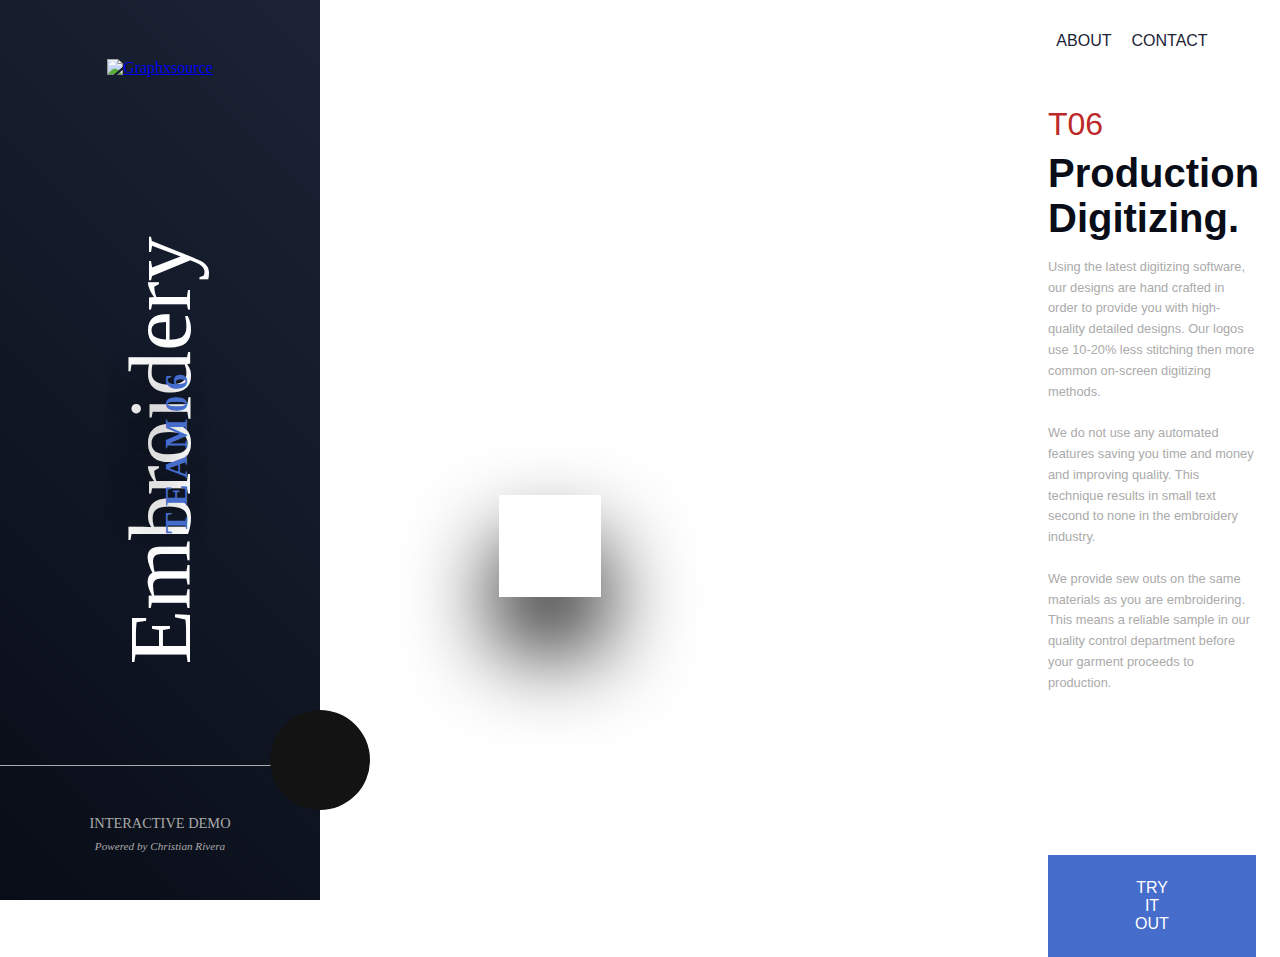
==== index.html @ 918668e5 "Added responsiveness for small mobile devices." ====
<!DOCTYPE html>
<html>

<head>
    <meta charset="utf-8">
    <meta http-equiv="X-UA-Compatible" content="IE=edge">
    <title></title>
    <meta name="description" content="">
    <meta name="viewport" content="width=device-width, initial-scale=1">
    <link rel="stylesheet" href="/styles.css">
</head>

<body>

    <div class="page-transition">
        <div class="curtain">
            <div class="logos-wrapper">

                <div class="logos-header">
                    <div class="dragon-logo">
                        <img id="dragonlogo" src="/img/dragon-icon.png" alt="Team 06">
                    </div>

                    <div class="logos-header-content">
                        <div class="header-info">
                            <h1>Work.</h1>
                            <div class="quote">
                                <span></span>
                                <p>You can't use up creativity. <br>
                                    The more you use, <br>
                                    The more you have.
                                </p>
                            </div>
                        </div>

                        <div class="instructions">
                            <img src="/img/info-icon.png" alt="Instructions">
                            <p>Open an image and move the slider to reveal
                                the results before & after.
                            </p>
                        </div>
                    </div>

                    <div class="logos-footer">
                        <p>Embroidery Team</p>
                    </div>
                </div>

                <div class="logos-container">
                    <div class="col-1">
                        <div class="blank-logo">
                            <p>Stonebridge Wolf</p>
                            <p>01</p>
                        </div>
                        <div class="logo"><img src="/img/thumbnails/wolf.png"
                                data-embroidery="./img/emb-logos/emb-wolf.png"
                                data-vector="/img/vector-logos/vector-wolf.png" alt="Stonebridge Wolf"></div>
                        <div class="blank-logo">
                            <p>The Grizzly</p>
                            <p>03</p>
                        </div>
                        <div class="logo"><img src="/img/thumbnails/grizzly.png"
                                data-embroidery="/img/emb-logos/emb-grizzly.png"
                                data-vector="/img/vector-logos/vector-grizzly.png" alt="The Grizzly"></div>
                        <div class="blank-logo">
                            <p>Hagerty Huskies</p>
                            <p>05</p>
                        </div>
                        <div class="logo"><img src="/img/thumbnails/huskies.png"
                                data-embroidery="/img/emb-logos/emb-huskies.png"
                                data-vector="/img/vector-logos/vector-huskies.png" alt="Hagerty Huskies"></div>
                        <div class="blank-logo">
                            <p>Elizabethtown Blue Jay</p>
                            <p>07</p>
                        </div>
                        <div class="logo"><img src="/img/thumbnails/Blue Jay.png"
                                data-embroidery="/img/emb-logos/emb-bluejay.png"
                                data-vector="/img/vector-logos/vector-bluejay.png" alt="Elizabethtown Blue Jay"></div>
                        <div class="blank-logo">
                            <p>Shamrock</p>
                            <p>09</p>
                        </div>
                        <div class="logo"><img src="/img/thumbnails/shamrock.PNG"
                                data-embroidery="/img/emb-logos/emb-shamrock.png"
                                data-vector="/img/vector-logos/vector-shamrock.png" alt="Shamrock"></div>
                        <div class="blank-logo">
                            <p>Nicky Tailor Dogs</p>
                            <p>11</p>
                        </div>
                        <div class="logo"><img src="/img/thumbnails/dogs.png"
                                data-embroidery="/img/emb-logos/emb-dogs.png"
                                data-vector="/img/vector-logos/vector-dogs.png" alt="Nicky Tailor Dogs"></div>
                        <div class="blank-logo">
                            <p>Hang Loose</p>
                            <p>13</p>
                        </div>
                        <div class="logo"><img src="/img/thumbnails/hand.png"
                                data-embroidery="/img/emb-logos/emb-hand.png"
                                data-vector="/img/vector-logos/vector-hand.png" alt="Hang Loose"></div>
                        <div class="blank-logo">
                            <p></p>
                            <p>15</p>
                        </div>
                    </div>

                    <div class="col-2">
                        <div class="blank-logo">
                            <svg width="40px" viewBox="0 0 247 390" version="1.1" xmlns="http://www.w3.org/2000/svg"
                                xmlns:xlink="http://www.w3.org/1999/xlink"
                                style="fill-rule:evenodd;clip-rule:evenodd;stroke-linecap:round;stroke-linejoin:round;stroke-miterlimit:1.5;">
                                <path id="wheel" d="M123.359,79.775l0,72.843"
                                    style="fill:none;stroke:#fff;stroke-width:20px;" />
                                <path id="mouse"
                                    d="M236.717,123.359c0,-62.565 -50.794,-113.359 -113.358,-113.359c-62.565,0 -113.359,50.794 -113.359,113.359l0,143.237c0,62.565 50.794,113.359 113.359,113.359c62.564,0 113.358,-50.794 113.358,-113.359l0,-143.237Z"
                                    style="fill:none;stroke:#fff;stroke-width:20px;" />
                            </svg>
                            <p>Scroll Down!</p>
                        </div>
                        <div class="blank-logo">
                            <p>Staff of Discord</p>
                            <p>02</p>
                        </div>
                        <div class="logo"><img src="/img/thumbnails/discord.png"
                                data-embroidery="/img/emb-logos/emb-discord.png"
                                data-vector="/img/vector-logos/vector-discord.png" alt="Staff of Discord"></div>
                        <div class="blank-logo">
                            <p>Valley Christian Warriors</p>
                            <p>04</p>
                        </div>
                        <div class="logo"><img src="/img/thumbnails/warriors.png"
                                data-embroidery="/img/emb-logos/emb-warriors.png"
                                data-vector="/img/vector-logos/vector-warriors.png" alt="Valley Christian Warriors">
                        </div>
                        <div class="blank-logo">
                            <p>Flying Hare</p>
                            <p>06</p>
                        </div>
                        <div class="logo"><img src="/img/thumbnails/flying-hare.png"
                                data-embroidery="/img/emb-logos/emb-flyinghare.png"
                                data-vector="/img/vector-logos/vector-flyinghare.png" alt="Flying Hare"></div>
                        <div class="blank-logo">
                            <p>Oklahoma State University</p>
                            <p>08</p>
                        </div>
                        <div class="logo"><img src="/img/thumbnails/cowboy.png"
                                data-embroidery="/img/emb-logos/emb-cowboy.png"
                                data-vector="/img/vector-logos/vector-cowboy.png" alt="Cowboy"></div>
                        <div class="blank-logo">
                            <p>ZEE-BEE</p>
                            <p>10</p>
                        </div>
                        <div class="logo"><img src="/img/thumbnails/hornet.png"
                                data-embroidery="/img/emb-logos/emb-hornet.png"
                                data-vector="/img/vector-logos/vector-hornet.png" alt="ZEE-BEE"></div>
                        <div class="blank-logo">
                            <p>Hopyard Fox</p>
                            <p>12</p>
                        </div>
                        <div class="logo"><img src="/img/thumbnails/hopyard-fox.png"
                                data-embroidery="/img/emb-logos/emb-hopyardfox.png"
                                data-vector="/img/vector-logos/vector-hopyardfox.png" alt="Hopyard Fox"></div>
                        <div class="blank-logo">
                            <p>Harrisburg Tiger</p>
                            <p>14</p>
                        </div>
                        <div class="logo"><img src="/img/thumbnails/harrisburg-tiger.png"
                                data-embroidery="/img/emb-logos/emb-harrisburgtiger.png"
                                data-vector="/img/vector-logos/vector-harrisburgtiger.png" alt="Harrisburg Tiger"></div>
                    </div>
                </div>
            </div>
        </div>
    </div>


    <div class="preview-box">
        <div class="details">
            <span class="icon">X</span>
        </div>
        <div class="image-box">
            <img src="" alt="">
        </div>
        <div class="before">
            <img class="content-image" src="" draggable="false" alt="">
        </div>
        <div class="after">
            <img class="content-image" src="" draggable="false" alt="">
        </div>
        <div class="scroller">
            <svg class="scroller__thumb" xmlns="http://www.w3.org/2000/svg" width="100" height="100"
                viewBox="0 0 100 100">
                <polygon points="0 50 37 68 37 32 0 50" style="fill:#000" />
                <polygon points="100 50 64 32 64 68 100 50" style="fill:#000" />
            </svg>
        </div>
    </div>

    <div class="header-col">
        <div class="gxs">
            <a href="https://graphxsource.com"><img src="/img/gxs-logo-white.png" alt="Graphxsource"
                    class="gxs-logo"></a>
        </div>

        <div class="team-name">
            <div class="overlaps">
                <p>Embroidery</p>
                <p>TEAM06</p>
            </div>
        </div>

        <div class="extra">
            <a id="cta" href="#">Try it out</a>
            <p class="text1">INTERACTIVE DEMO</p>
            <p class="text2">Powered by Christian Rivera</p>
        </div>
    </div>

    <div class="image-col">
        <div class="image-zoom"></div>
        <div class="badge"></div>
    </div>

    <div class="text-col">
        <div class="menu">
            <ul>
                <li><a class="effect-underline" href="#">About</a></li>
                <li><a class="effect-underline" href="#">Contact</a></li>
                <li><a href="#"><img src="/img/menu.png" alt=""></a></li>
            </ul>
        </div>

        <div class="description">
            <div>
                <p>T06</p>
                <h2>Production Digitizing.</h2>
                <p>Using the latest digitizing software, our designs are hand crafted in order to
                    provide you with high-quality detailed designs.
                    Our logos use 10-20% less stitching then more common on-screen digitizing methods.
                    <BR></BR>
                    We do not use any automated features saving you time and money and improving quality.
                    This technique results in small text second to none in the embroidery industry.
                    <BR></BR>
                    We provide sew outs on the same materials as you are embroidering.
                    This means a reliable sample in our quality control department before your garment proceeds to
                    production.
                    <BR></BR>
                    <BR></BR>
                    <BR></BR>
                    <BR></BR>
                </p>
            </div>
            <a id="cta" href="#">Try it out</a>
        </div>
    </div>

    <script src="https://cdnjs.cloudflare.com/ajax/libs/gsap/3.10.4/gsap.min.js"></script>
    <script src="/scripts.js"></script>
    <script>
        var tl = new TimelineMax({ paused: true });
        var preview = document.querySelector('.preview-box');

        document.getElementById('cta').addEventListener('click', function () {
            preview.classList.add('show');
            preview.style.opacity = 0;
            tl.to('.curtain', 1.5, { clipPath: "polygon(0% 0%, 100% 0%, 100% 100%, 0% 100%)", ease: Expo.easeInOut }, 0)
                .to('.logos-wrapper', 0.5, { opacity: 1, ease: Expo.easeInOut }, 1.5)
                .to(preview, 0.5, { opacity: 1, ease: Expo.easeInOut}, 1.5)
                .play();
            document.body.style.overflow = "hidden";
        });
        document.getElementById('dragonlogo').addEventListener('click', function () {
            tl.reverse();
            preview.classList.remove('show');
            document.body.style.overflow = "";
        });
    </script>
</body>

</html>
---- styles.css ----
* {
  padding: 0;
  margin: 0;
  box-sizing: border-box;
  -webkit-font-smoothing: antialiased;
  -moz-osx-font-smoothing: grayscale;
}

:root {
  --gradientB: #1b2335;
  --gradientA: #080d17;
  --accentcolor: #466dcc;
  --graytext: #aaaaaa;
  --darkcolor: #131313;
}

body {
  display: flex;
  flex-direction: row;
  width: 100vw;
  height: 100vh;
  scroll-behavior: smooth;
  overflow: hidden;
}

@font-face {
  font-family: A-ExtraBold;
  src: url("/fonts/ArgentumSans-ExtraBold.ttf");
}
@font-face {
  font-family: A-Light;
  src: url("/fonts/ArgentumSans-Light.ttf");
}
@font-face {
  font-family: Zapfino;
  src: url("/fonts/ZapfinoExtraLTPro.otf");
}
.page-transition .curtain {
  position: absolute;
  z-index: 100;
  background-color: #fff;
  height: 100vh;
  width: 100vw;
  -webkit-clip-path: polygon(100% 0%, 100% 0%, 100% 100%, 100% 100%);
          clip-path: polygon(100% 0%, 100% 0%, 100% 100%, 100% 100%);
  /*clip-path: polygon(0% 0%, 100% 0%, 100% 100%, 0% 100%); Gallery Opened*/
}

/* LINK HOVER ANIMATION*/
.effect-underline:after {
  content: "";
  position: absolute;
  left: 0;
  display: inline-block;
  height: 1em;
  width: 100%;
  border-bottom: 3px solid;
  margin-top: 10px;
  opacity: 0;
  transition: opacity 0.35s, transform 0.35s ease-in-out;
  transform: scale(0, 1);
}

.effect-underline:hover:after {
  opacity: 1;
  transform: scale(1);
}

/* LINK HOVER ANIMATION END*/
.header-col {
  background: rgb(8, 13, 23);
  background: linear-gradient(45deg, rgb(8, 13, 23) 0%, rgb(27, 35, 53) 100%);
  width: 25%;
  height: 100vh;
  display: flex;
  flex-direction: column;
  justify-items: center;
}
.header-col .gxs {
  display: flex;
  justify-content: center;
  align-items: center;
  width: 100%;
  height: 15%;
}
.header-col .gxs .gxs-logo {
  max-width: 200px;
}
.header-col .team-name {
  display: flex;
  align-items: center;
  justify-content: center;
  width: 100%;
  height: 70%;
  padding: 50% 0;
}
.header-col .team-name .overlaps {
  display: flex;
  flex-direction: row;
  margin: 0;
  padding: 0;
  align-items: center;
  justify-content: center;
  transform: rotate(-90deg);
}
.header-col .team-name .overlaps p:nth-child(1) {
  font-family: Zapfino;
  font-weight: lighter;
  font-size: 7vw;
  color: #fff;
  width: 100%;
  text-align: center;
  height: -webkit-fit-content;
  height: -moz-fit-content;
  height: fit-content;
  padding: 0;
  margin: 0;
  position: relative;
}
.header-col .team-name .overlaps p:nth-child(2) {
  line-height: 2.5;
  font-weight: 600;
  font-family: A-ExtraBold;
  font-size: 2.5vw;
  letter-spacing: 0.5vw;
  color: var(--accentcolor);
  text-shadow: 0px -20px 40px #000;
  position: absolute;
  margin-top: 2.5vw;
  padding: 0;
}
.header-col .extra {
  width: 100%;
  height: 15%;
  display: flex;
  flex-direction: column;
  justify-content: center;
  align-items: center;
  background: transparent;
  border-top: 1px solid var(--graytext);
}
.header-col .extra #cta {
  display: none;
}
.header-col .extra p {
  font-family: A-ExtraBold;
  color: var(--graytext);
}
.header-col .extra .text1 {
  font-size: 0.9rem;
  text-align: center;
  margin-bottom: 0.5rem;
  -webkit-animation: pulse 800ms ease-in-out infinite alternate;
          animation: pulse 800ms ease-in-out infinite alternate;
}
.header-col .extra .text2 {
  font-family: A-Light;
  font-style: italic;
  font-size: 0.7rem;
}

.image-col {
  background-image: url("/img/dragon-mockup.png");
  background-size: cover;
  background-repeat: no-repeat;
  background-position: center;
  width: 55%;
  display: flex;
}
.image-col .image-zoom {
  background-repeat: no-repeat;
  background-size: 300%;
  background-image: url("/img/dragon-vector.jpg");
  background-position: 35% 30%;
  width: 8vw;
  height: 8vw;
  transform: translateX(14vw) translateY(55vh);
  box-shadow: 0 50px 90px #000;
  transition: background-size 0.3s ease-in-out;
}
.image-col .image-zoom:hover {
  background-size: 500%;
}
.image-col .badge {
  background-color: var(--darkcolor);
  background-image: url("/img/badge-text.png");
  background-repeat: no-repeat;
  background-position: center;
  background-size: 80%;
  width: 100px;
  height: 100px;
  position: absolute;
  bottom: 10%;
  margin-left: -50px;
  -webkit-clip-path: circle(50% at 50% 50%);
          clip-path: circle(50% at 50% 50%);
}

.text-col {
  background-color: #fff;
  width: 20%;
  height: 100vh;
  display: flex;
  flex-direction: column;
}
.text-col .menu {
  height: 10%;
}
.text-col .menu ul {
  padding: 2em 0;
  display: flex;
  justify-content: center;
}
.text-col .menu ul li {
  text-decoration: none;
  list-style: none;
  margin-right: 20px;
  align-items: center;
}
.text-col .menu ul li a {
  color: var(--gradientB);
  text-decoration: none;
  font-family: A-ExtraBold, sans-serif;
  text-transform: uppercase;
  align-items: center;
  position: relative;
}
.text-col .menu ul li a img {
  height: 18px;
}
.text-col .description {
  display: flex;
  flex-direction: column;
  gap: 1rem;
  padding: 1.5rem;
  height: 90%;
  justify-content: space-between;
}
.text-col .description h2 {
  font-family: A-ExtraBold, sans-serif;
  font-size: 2.5rem;
  color: var(--gradientA);
  width: 100%;
  text-align: left;
  margin-bottom: 1rem;
}
.text-col .description p {
  font-family: A-Light, sans-serif;
  font-size: 0.8rem;
  line-height: 1.3rem;
  color: var(--graytext);
  text-align: left;
}
.text-col .description p:first-child {
  font-family: A-ExtraBold, sans-serif;
  font-size: 2rem;
  color: rgb(189, 41, 41);
  text-align: left;
  margin-bottom: 1rem;
}

.logos-wrapper {
  width: 100%;
  height: 100vh;
  display: flex;
  flex-direction: row;
  opacity: 0;
}
.logos-wrapper .logos-header {
  display: flex;
  flex-direction: column;
  justify-content: space-between;
  width: 50%;
  background-image: url("/img/dragon-bg.png");
  background-repeat: no-repeat;
  background-size: cover;
  background-position: right;
  border-right: 2px solid var(--graytext);
}
.logos-wrapper .logos-header .dragon-logo {
  width: 100%;
  height: 20%;
  padding: 30px 60px 30px 60px;
  display: flex;
  justify-content: left;
  align-items: center;
}
.logos-wrapper .logos-header .dragon-logo img {
  cursor: pointer;
  max-height: 50px;
  transition: transform 0.5s ease-in-out;
}
.logos-wrapper .logos-header .dragon-logo img:hover {
  transform: rotate(90deg);
}
.logos-wrapper .logos-header .logos-header-content {
  display: flex;
  flex-direction: column;
  align-items: center;
  height: 70%;
}
.logos-wrapper .logos-header .logos-header-content .header-info {
  display: flex;
  flex-direction: column;
  align-items: center;
  justify-content: center;
  height: 40%;
  width: 100%;
}
.logos-wrapper .logos-header .logos-header-content .header-info h1 {
  font-family: A-ExtraBold;
  font-size: 5em;
  color: var(--gradientA);
  margin-bottom: 20px;
}
.logos-wrapper .logos-header .logos-header-content .header-info .quote {
  display: flex;
  flex-direction: row;
}
.logos-wrapper .logos-header .logos-header-content .header-info .quote span {
  height: 2px;
  width: 25px;
  background-color: var(--gradientA);
  margin: 10px 10px 0 0;
}
.logos-wrapper .logos-header .logos-header-content .header-info .quote p {
  font-family: A-Light;
  font-weight: 600;
  font-size: 1em;
  font-style: italic;
  color: var(--gradientA);
}
.logos-wrapper .logos-header .logos-header-content .instructions {
  width: 100%;
  height: 60%;
  display: flex;
  flex-direction: row;
  justify-content: center;
  align-items: center;
}
.logos-wrapper .logos-header .logos-header-content .instructions img {
  max-height: 30px;
  margin-right: 10px;
}
.logos-wrapper .logos-header .logos-header-content .instructions p {
  font-family: A-Light;
  font-weight: 600;
  font-size: 1rem;
  color: var(--gradientA);
  max-width: 35%;
}
.logos-wrapper .logos-header .logos-footer {
  height: 10%;
  display: flex;
  justify-content: center;
  align-items: center;
}
.logos-wrapper .logos-header .logos-footer p {
  font-family: A-Light;
  font-weight: 600;
  text-transform: uppercase;
  color: var(--graytext);
  text-align: center;
}
.logos-wrapper .logos-container {
  display: flex;
  overflow: auto;
  box-sizing: border-box;
  height: 100%;
  width: 50%;
}
.logos-wrapper .logos-container .blank-logo {
  background-color: #fff;
  height: 300px;
  position: relative;
}
.logos-wrapper .logos-container .blank-logo p:nth-child(1) {
  font-family: A-ExtraBold;
  font-size: 1rem;
  color: var(--gradientA);
  position: absolute;
  bottom: 1rem;
  left: 1rem;
}
.logos-wrapper .logos-container .blank-logo p:nth-child(2) {
  font-family: A-ExtraBold;
  font-size: 5rem;
  line-height: 5rem;
  color: var(--graytext);
  position: absolute;
  bottom: 0.3rem;
  right: 1rem;
}
.logos-wrapper .logos-container .logo {
  height: 300px;
  display: flex;
  align-items: center;
  justify-content: center;
  transition: filter 0.3s ease-in-out;
  filter: saturate(0);
}
.logos-wrapper .logos-container .logo:hover {
  filter: saturate(1);
}
.logos-wrapper .logos-container a {
  height: 100%;
  width: 100%;
  display: flex;
  justify-content: center;
  align-items: center;
}
.logos-wrapper .logos-container .col-1 {
  display: block;
  width: 50%;
}
.logos-wrapper .logos-container .col-1 .logo img {
  padding: 1rem;
  height: 90%;
}
.logos-wrapper .logos-container .col-1 .logo:nth-child(2) {
  background: #0f0c29;
  background: linear-gradient(to right, #24243e, #302b63, #0f0c29);
}
.logos-wrapper .logos-container .col-1 .logo:nth-child(4) {
  background: #add100;
  background: linear-gradient(to right, #7b920a, #add100);
}
.logos-wrapper .logos-container .col-1 .logo:nth-child(6) {
  background: linear-gradient(90deg, #1cb5e0 0%, #000851 100%);
}
.logos-wrapper .logos-container .col-1 .logo:nth-child(8) {
  background: linear-gradient(45deg, #0700b8 0%, #00ff88 100%);
}
.logos-wrapper .logos-container .col-1 .logo:nth-child(10) {
  background: linear-gradient(90deg, #e3ffe7 0%, #d9e7ff 100%);
}
.logos-wrapper .logos-container .col-1 .logo:nth-child(12) {
  background: linear-gradient(210deg, #efd5ff 0%, #515ada 100%);
}
.logos-wrapper .logos-container .col-1 .logo:nth-child(14) {
  background: linear-gradient(90deg, #fc466b 0%, #3f5efb 100%);
}
.logos-wrapper .logos-container .col-2 {
  display: block;
  width: 50%;
}
.logos-wrapper .logos-container .col-2 .logo img {
  padding: 2rem;
  height: 100%;
}
.logos-wrapper .logos-container .col-2 .logo:nth-child(3) {
  background: #000428;
  background: linear-gradient(180deg, #004e92, #000428);
}
.logos-wrapper .logos-container .col-2 .logo:nth-child(5) {
  background: #00c6ff;
  background: linear-gradient(to right, #0072ff, #00c6ff);
}
.logos-wrapper .logos-container .col-2 .logo:nth-child(7) {
  background: linear-gradient(45deg, #fc466b 0%, #3f5efb 100%);
}
.logos-wrapper .logos-container .col-2 .logo:nth-child(9) {
  background: linear-gradient(45deg, #d53369 0%, #daae51 100%);
}
.logos-wrapper .logos-container .col-2 .logo:nth-child(11) {
  background: linear-gradient(0deg, #f8ff00 0%, #3ad59f 100%);
}
.logos-wrapper .logos-container .col-2 .logo:nth-child(13) {
  background: linear-gradient(45deg, #fdbb2d 0%, #3a1c71 100%);
}
.logos-wrapper .logos-container .col-2 .logo:nth-child(15) {
  background: linear-gradient(0deg, #9c1a1a 0%, #dba329 100%);
}
.logos-wrapper .logos-container .col-2 .blank-logo:nth-child(1) {
  display: flex;
  flex-direction: column;
  justify-content: center;
  align-items: center;
  text-align: center;
  background: #e43a15;
  background: linear-gradient(to right, #e65245, #e43a15);
}
.logos-wrapper .logos-container .col-2 .blank-logo:nth-child(1) p {
  text-transform: uppercase;
  font-size: 1rem;
  color: #fff;
  position: initial;
}

.preview-box {
  position: fixed;
  top: 50%;
  left: 25%;
  transform: translate(-50%, -50%) scale(0.9);
  background: #fff;
  max-width: 700px;
  width: 100%;
  max-height: 700px;
  height: 100%;
  z-index: 200;
  opacity: 0;
  pointer-events: none;
  border-radius: 3px;
  padding: 0;
  box-shadow: 0px 0px 15px rgba(0, 0, 0, 0.2);
  overflow: hidden;
}
.preview-box .details {
  padding: 1rem;
  position: absolute;
  right: 0;
  top: 0;
  z-index: 201;
}
.preview-box .details .icon {
  color: #fff;
  font-family: A-ExtraBold, sans-serif;
  font-size: 20px;
  cursor: pointer;
  opacity: 0.8;
  transition: opacity 0.3s ease;
}
.preview-box .details .icon:hover {
  opacity: 1;
}
.preview-box .before,
.preview-box .after {
  background-repeat: no-repeat;
  background-size: cover;
  background-position: center;
  width: 100%;
  height: 100%;
  position: absolute;
  top: 0;
  left: 0;
  pointer-events: none;
  overflow: hidden;
}
.preview-box .before .content-image,
.preview-box .after .content-image {
  height: 100%;
}
.preview-box .scroller {
  width: 50px;
  height: 50px;
  position: absolute;
  left: 100px;
  top: 50%;
  transform: translateY(-50%);
  border-radius: 50%;
  background-color: transparent;
  opacity: 0.9;
  pointer-events: auto;
  cursor: pointer;
  filter: invert(1);
}
.preview-box .scroller:hover {
  opacity: 1;
}
.preview-box .scrolling {
  pointer-events: none;
  opacity: 1;
  z-index: 1;
}
.preview-box .scroller__thumb {
  width: 100%;
  height: 100%;
  padding: 5px;
}
.preview-box .scroller:before,
.preview-box .scroller:after {
  content: " ";
  display: block;
  width: 7px;
  height: 9999px;
  position: absolute;
  left: 50%;
  margin-left: -3.5px;
  z-index: 30;
  transition: 0.1s;
}
.preview-box .scroller:before {
  top: 100%;
}
.preview-box .scroller:after {
  bottom: 100%;
}
.preview-box .scroller {
  border: 5px solid rgb(0, 0, 0);
}
.preview-box .scroller:before,
.preview-box .scroller:after {
  background: rgb(0, 0, 0);
}
.preview-box.show {
  opacity: 1;
  pointer-events: auto;
  transform: translate(-50%, -50%) scale(1);
  transition: all 0.3s ease;
}

#cta {
  background: #466dcc;
  font-family: A-ExtraBold, sans-serif;
  font-size: 1rem;
  text-transform: uppercase;
  text-decoration: none;
  color: #fff;
  text-align: center;
  width: 100%;
  padding: 1.5rem 5rem;
  transition: background 0.3s ease-in-out;
}
#cta:hover {
  background: #1b2335;
}

@-webkit-keyframes scroll {
  0% {
    transform: translateY(0);
    opacity: 0;
  }
  30% {
    transform: translateY(100px);
  }
}

@keyframes scroll {
  0% {
    transform: translateY(0);
    opacity: 0;
  }
  30% {
    transform: translateY(100px);
  }
}
@-webkit-keyframes pulse {
  0% {
    filter: brightness(1.2);
  }
  100% {
    filter: brightness(0.7);
  }
}
@keyframes pulse {
  0% {
    filter: brightness(1.2);
  }
  100% {
    filter: brightness(0.7);
  }
}
svg #wheel {
  -webkit-animation: scroll ease 1.5s infinite;
          animation: scroll ease 1.5s infinite;
}

@media screen and (max-width: 43rem) {
  /*Mobile Devices*/
  body {
    flex-direction: column;
    overflow-y: scroll;
  }
  .header-col {
    height: 100vh;
    width: 100%;
    background: linear-gradient(0deg, rgba(0, 0, 0, 0.4), rgba(0, 0, 0, 0.4)), url("/img/dragon-mockup.png");
    background-size: cover;
    background-position: center;
    background-repeat: no-repeat;
  }
  .header-col .gxs {
    padding: 2rem 0;
  }
  .header-col .gxs .gxs-logo {
    width: 100%;
    max-width: 180px;
  }
  .header-col .team-name .overlaps {
    transform: rotate(0);
  }
  .header-col .team-name .overlaps p:nth-child(1) {
    font-size: 6rem;
  }
  .header-col .team-name .overlaps p:nth-child(2) {
    font-size: 2rem;
    line-height: 2rem;
    margin-top: 2rem;
    text-shadow: 0px -0.5rem 2rem #000;
  }
  .header-col .extra {
    background: var(--gradientA);
    background: linear-gradient(to right, var(--gradientA), var(--gradientB));
    height: 7rem;
    padding: 1.5rem;
    position: fixed;
    bottom: 0;
  }
  .header-col .extra p {
    display: none;
  }
  .header-col .extra #cta {
    display: initial;
  }
  .image-col {
    display: none;
  }
  .sticky {
    position: fixed;
    top: 0;
    height: 5rem;
  }
  .text-col {
    width: 100%;
    padding: 1rem;
  }
  .text-col .menu {
    display: none;
  }
  .text-col #cta {
    display: none;
  }
  .logos-wrapper {
    width: 100%;
    flex-direction: column;
  }
  .logos-wrapper .logos-header {
    width: 100%;
  }
  .logos-wrapper .logos-header .dragon-logo {
    height: 10%;
    padding: 4rem;
    justify-content: center;
  }
  .logos-wrapper .logos-header .dragon-logo img {
    max-height: 35px;
  }
  .logos-wrapper .logos-header .logos-header-content .header-info {
    display: none;
  }
  .logos-wrapper .logos-header .logos-header-content .instructions p {
    max-width: 50%;
  }
  .logos-wrapper .logos-header .logos-footer {
    display: none;
  }
  .logos-wrapper .logos-container {
    width: 100%;
    display: flex;
    overflow-x: scroll;
  }
  .logos-wrapper .logos-container .blank-logo {
    display: none;
  }
  .logos-wrapper .logos-container .logo {
    height: 20vh;
    width: 20vh;
    aspect-ratio: 1/1;
    filter: none;
  }
  .logos-wrapper .logos-container .col-1 {
    display: flex;
    flex-direction: row;
    width: -webkit-fit-content;
    width: -moz-fit-content;
    width: fit-content;
  }
  .logos-wrapper .logos-container .col-2 {
    display: flex;
    flex-direction: row;
    width: -webkit-fit-content;
    width: -moz-fit-content;
    width: fit-content;
  }
  .logos-wrapper .logos-container .col-2 .blank-logo:nth-child(1) {
    display: none;
  }
  .preview-box {
    max-width: 40vh;
    max-height: 40vh;
    top: 75%;
    left: 50%;
  }
  .preview-box .icon {
    display: none;
  }
}
@media screen and (max-width: 62rem) {
  /*Tablets*/
}
@media screen and (max-width: 82rem) {
  /*Small Desktops*/
}/*# sourceMappingURL=styles.css.map */
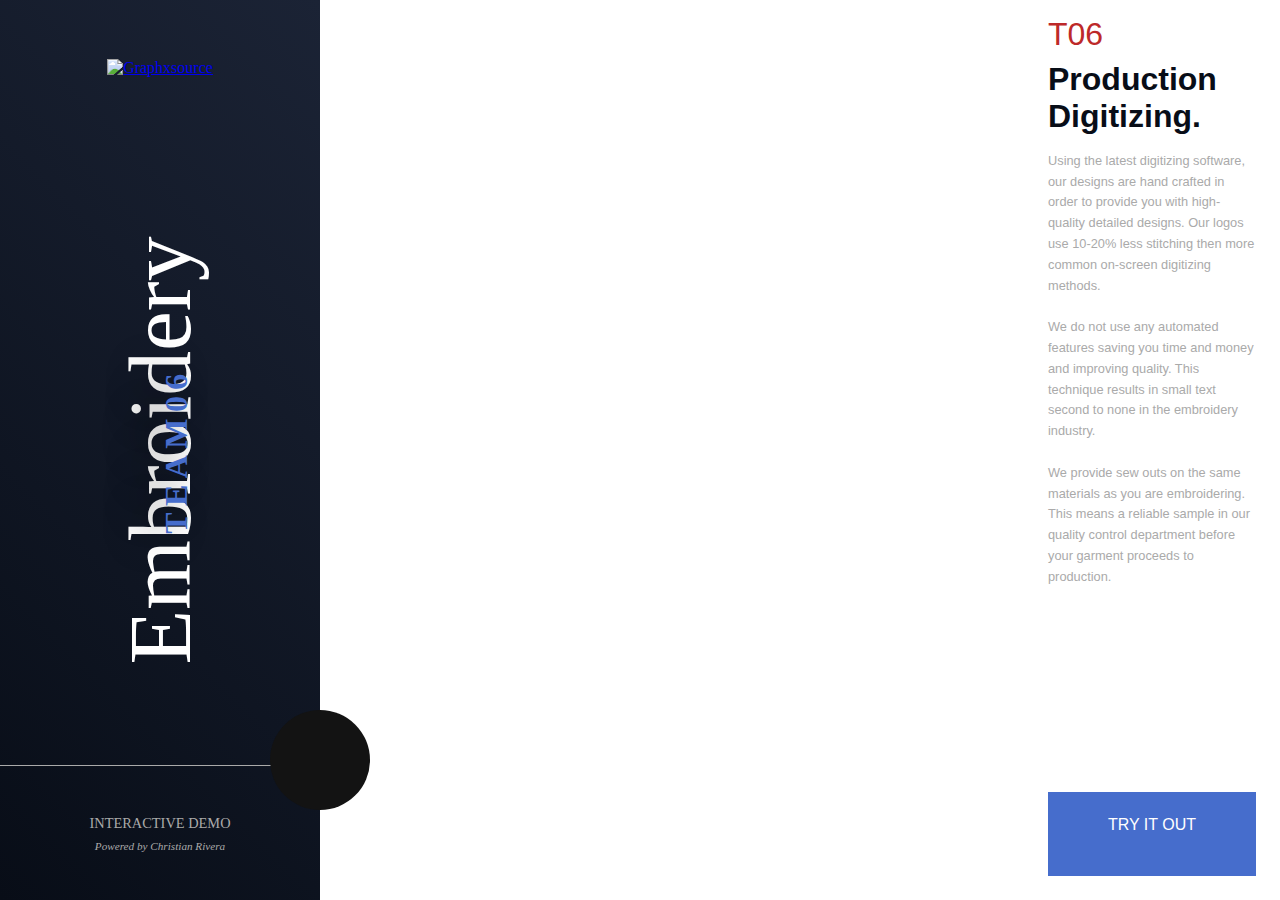
==== commit c9e80977: "Fixed minor bugs on desktop and mobile breakpoints" ====
--- a/index.html
+++ b/index.html
@@ -3,10 +3,11 @@
 
 <head>
     <meta charset="utf-8">
-    <meta http-equiv="X-UA-Compatible" content="IE=edge">
+    <meta http-equiv="X-UA-Compatible" content="IE=edge,chrome=1">
+    <meta name="Handheld Friendly" content="true">
     <title></title>
     <meta name="description" content="">
-    <meta name="viewport" content="width=device-width, initial-scale=1">
+    <meta name="viewport" content="width=device-width, initial-scale=1, maximum-scale=1, user-scalable=no">
     <link rel="stylesheet" href="/styles.css">
 </head>
 
@@ -46,6 +47,31 @@
                     </div>
                 </div>
 
+                <div class="mobile-footer">
+                    <p>Embroidery Team</p>
+                </div>
+
+                <div class="mobile-previewbox-wrapper">
+                    <div class="mobile-preview-box">
+                        <div class="image-box">
+                            <img src="" alt="">
+                        </div>
+                        <div class="m-before">
+                            <img class="m-content-image" src="" draggable="false" alt="">
+                        </div>
+                        <div class="m-after">
+                            <img class="m-content-image" src="" draggable="false" alt="">
+                        </div>
+                        <div class="m-scroller">
+                            <svg class="m-scroller__thumb" xmlns="http://www.w3.org/2000/svg" width="100" height="100"
+                                viewBox="0 0 100 100">
+                                <polygon points="0 50 37 68 37 32 0 50" style="fill:#000" />
+                                <polygon points="100 50 64 32 64 68 100 50" style="fill:#000" />
+                            </svg>
+                        </div>
+                    </div>
+                </div>
+
                 <div class="logos-container">
                     <div class="col-1">
                         <div class="blank-logo">
@@ -98,9 +124,67 @@
                                 data-embroidery="/img/emb-logos/emb-hand.png"
                                 data-vector="/img/vector-logos/vector-hand.png" alt="Hang Loose"></div>
                         <div class="blank-logo">
-                            <p></p>
+                            <p>Almond Man</p>
                             <p>15</p>
                         </div>
+                        <div class="logo"><img src="/img/thumbnails/peanut.png"
+                                data-embroidery="/img/emb-logos/emb-peanut.png"
+                                data-vector="/img/vector-logos/vector-peanut.png" alt="Almond Man"></div>
+                        <div class="blank-logo">
+                            <p>Bidermann</p>
+                            <p>17</p>
+                        </div>
+                        <div class="logo"><img src="/img/thumbnails/bidermann.png"
+                                data-embroidery="/img/emb-logos/emb-bidermann.png"
+                                data-vector="/img/vector-logos/vector-bidermann.png" alt="Bidermann"></div>
+                        <div class="blank-logo">
+                            <p>Pulaski High School</p>
+                            <p>19</p>
+                        </div>
+                        <div class="logo"><img src="/img/thumbnails/pulaski.png"
+                                data-embroidery="/img/emb-logos/emb-pulaski.png"
+                                data-vector="/img/vector-logos/vector-pulaski.png" alt="Pulaski High School"></div>
+                        <div class="blank-logo">
+                            <p>Shenandoah</p>
+                            <p>21</p>
+                        </div>
+                        <div class="logo"><img src="/img/thumbnails/s.png" data-embroidery="/img/emb-logos/emb-s.png"
+                                data-vector="/img/vector-logos/vector-s.png" alt="Shenandoah"></div>
+                        <div class="blank-logo">
+                            <p>Atlantic Beach CC</p>
+                            <p>23</p>
+                        </div>
+                        <div class="logo"><img src="/img/thumbnails/turtle.png"
+                                data-embroidery="/img/emb-logos/emb-turtle.png"
+                                data-vector="/img/vector-logos/vector-turtle.png" alt="Atlantic Beach CC"></div>
+                        <div class="blank-logo">
+                            <p>Eyeball</p>
+                            <p>25</p>
+                        </div>
+                        <div class="logo"><img src="/img/thumbnails/eyeball.png"
+                                data-embroidery="/img/emb-logos/emb-eye.png"
+                                data-vector="/img/vector-logos/vector-eye.png" alt="Eyeball"></div>
+                        <div class="blank-logo">
+                            <p>GxS Hamburger</p>
+                            <p>27</p>
+                        </div>
+                        <div class="logo"><img src="/img/thumbnails/gxs-hamburger.png"
+                                data-embroidery="/img/emb-logos/emb-hamburger.png"
+                                data-vector="/img/vector-logos/vector-hamburger.png" alt="GXS Hamburger"></div>
+                        <div class="blank-logo">
+                            <p>Sterling College</p>
+                            <p>29</p>
+                        </div>
+                        <div class="logo"><img src="/img/thumbnails/knight.png"
+                                data-embroidery="/img/emb-logos/emb-knight.png"
+                                data-vector="/img/vector-logos/vector-knight.png" alt="Sterling College"></div>
+                        <div class="blank-logo">
+                            <p>Thursday Night</p>
+                            <p>31</p>
+                        </div>
+                        <div class="logo"><img src="/img/thumbnails/thursday-night.png"
+                                data-embroidery="/img/emb-logos/emb-thursdaynight.png"
+                                data-vector="/img/vector-logos/vector-thursdaynight.png" alt="Thursday Night"></div>
                     </div>
 
                     <div class="col-2">
@@ -166,6 +250,66 @@
                         <div class="logo"><img src="/img/thumbnails/harrisburg-tiger.png"
                                 data-embroidery="/img/emb-logos/emb-harrisburgtiger.png"
                                 data-vector="/img/vector-logos/vector-harrisburgtiger.png" alt="Harrisburg Tiger"></div>
+                        <div class="blank-logo">
+                            <p>King Turtle</p>
+                            <p>16</p>
+                        </div>
+                        <div class="logo"><img src="/img/thumbnails/kingturtle.png"
+                                data-embroidery="/img/emb-logos/emb-kingturtle.png"
+                                data-vector="/img/vector-logos/vector-kingturtle.png" alt="King Turtle"></div>
+                        <div class="blank-logo">
+                            <p>Riot</p>
+                            <p>18</p>
+                        </div>
+                        <div class="logo"><img src="/img/thumbnails/riot.png"
+                                data-embroidery="/img/emb-logos/emb-riot.png"
+                                data-vector="/img/vector-logos/vector-riot.png" alt="Riot"></div>
+                        <div class="blank-logo">
+                            <p>Superior Grill</p>
+                            <p>20</p>
+                        </div>
+                        <div class="logo"><img src="/img/thumbnails/superior-grill.png"
+                                data-embroidery="/img/emb-logos/emb-superiorgrill.png"
+                                data-vector="/img/vector-logos/vector-superiorgrill.png" alt="Superior Grill"></div>
+                        <div class="blank-logo">
+                            <p>Silverstein</p>
+                            <p>22</p>
+                        </div>
+                        <div class="logo"><img src="/img/thumbnails/silverstein.png"
+                                data-embroidery="/img/emb-logos/emb-silverstein.png"
+                                data-vector="/img/vector-logos/vector-silverstein.png" alt="Silverstein"></div>
+                        <div class="blank-logo">
+                            <p>Bulldog</p>
+                            <p>24</p>
+                        </div>
+                        <div class="logo"><img src="/img/thumbnails/bulldog.png"
+                                data-embroidery="/img/emb-logos/emb-bulldog.png"
+                                data-vector="/img/vector-logos/vector-bulldog.png" alt="Bulldog"></div>
+                        <div class="blank-logo">
+                            <p>Dolphins Team</p>
+                            <p>26</p>
+                        </div>
+                        <div class="logo"><img src="/img/thumbnails/dolphins.png"
+                                data-embroidery="/img/emb-logos/emb-dolphins.png"
+                                data-vector="/img/vector-logos/vector-dolphins.png" alt="Dolphins"></div>
+                        <div class="blank-logo">
+                            <p>Buccaneers</p>
+                            <p>28</p>
+                        </div>
+                        <div class="logo"><img src="/img/thumbnails/buccaneers.png"
+                                data-embroidery="/img/emb-logos/emb-buccaneers.png"
+                                data-vector="/img/vector-logos/vector-buccaneers.png" alt="Buccaneers"></div>
+                        <div class="blank-logo">
+                            <p>Sponge Bob</p>
+                            <p>30</p>
+                        </div>
+                        <div class="logo"><img src="/img/thumbnails/spongebob.png"
+                                data-embroidery="/img/emb-logos/emb-spongebob.png"
+                                data-vector="/img/vector-logos/vector-spongebob.png" alt="Sponge Bob"></div>
+                        <div class="blank-logo">
+                            <div class="wave">👋</div>
+                            <p>That's all folks!</p>
+                        </div>
                     </div>
                 </div>
             </div>
@@ -209,7 +353,7 @@
         </div>
 
         <div class="extra">
-            <a id="cta" href="#">Try it out</a>
+            <a class="cta-mobile" href="#">Try it out</a>
             <p class="text1">INTERACTIVE DEMO</p>
             <p class="text2">Powered by Christian Rivera</p>
         </div>
@@ -249,7 +393,7 @@
                     <BR></BR>
                 </p>
             </div>
-            <a id="cta" href="#">Try it out</a>
+            <a class="cta-main" href="#">Try it out</a>
         </div>
     </div>
 
@@ -259,12 +403,19 @@
         var tl = new TimelineMax({ paused: true });
         var preview = document.querySelector('.preview-box');
 
-        document.getElementById('cta').addEventListener('click', function () {
+        document.querySelector('.cta-main').addEventListener('click', function () {
+            tl.to('.curtain', 1.5, { clipPath: "polygon(0% 0%, 100% 0%, 100% 100%, 0% 100%)", ease: Expo.easeInOut }, 0)
+                .to('.logos-wrapper', 0.5, { opacity: 1, ease: Expo.easeInOut }, 1.5)
+                .play();
+            document.body.style.overflow = "hidden";
+        });
+
+        document.querySelector('.cta-mobile').addEventListener('click', function () {
             preview.classList.add('show');
             preview.style.opacity = 0;
             tl.to('.curtain', 1.5, { clipPath: "polygon(0% 0%, 100% 0%, 100% 100%, 0% 100%)", ease: Expo.easeInOut }, 0)
                 .to('.logos-wrapper', 0.5, { opacity: 1, ease: Expo.easeInOut }, 1.5)
-                .to(preview, 0.5, { opacity: 1, ease: Expo.easeInOut}, 1.5)
+                .to(preview, 0.5, { opacity: 1, ease: Expo.easeInOut }, 1.5)
                 .play();
             document.body.style.overflow = "hidden";
         });
--- a/styles.css
+++ b/styles.css
@@ -139,7 +139,7 @@
   background: transparent;
   border-top: 1px solid var(--graytext);
 }
-.header-col .extra #cta {
+.header-col .extra .cta-mobile {
   display: none;
 }
 .header-col .extra p {
@@ -266,6 +266,12 @@
   flex-direction: row;
   opacity: 0;
 }
+.logos-wrapper .mobile-footer {
+  display: none;
+}
+.logos-wrapper .mobile-previewbox-wrapper {
+  display: none;
+}
 .logos-wrapper .logos-header {
   display: flex;
   flex-direction: column;
@@ -276,6 +282,10 @@
   background-size: cover;
   background-position: right;
   border-right: 2px solid var(--graytext);
+  -webkit-user-select: none;
+  -moz-user-select: none;
+  -ms-user-select: none;
+  user-select: none;
 }
 .logos-wrapper .logos-header .dragon-logo {
   width: 100%;
@@ -288,7 +298,7 @@
 .logos-wrapper .logos-header .dragon-logo img {
   cursor: pointer;
   max-height: 50px;
-  transition: transform 0.5s ease-in-out;
+  transition: transform 0.3s ease-in-out;
 }
 .logos-wrapper .logos-header .dragon-logo img:hover {
   transform: rotate(90deg);
@@ -368,6 +378,10 @@
   box-sizing: border-box;
   height: 100%;
   width: 50%;
+  -webkit-user-select: none;
+  -moz-user-select: none;
+  -ms-user-select: none;
+  user-select: none;
 }
 .logos-wrapper .logos-container .blank-logo {
   background-color: #fff;
@@ -415,7 +429,9 @@
 }
 .logos-wrapper .logos-container .col-1 .logo img {
   padding: 1rem;
-  height: 90%;
+  max-width: 95%;
+  height: auto;
+  max-height: 90%;
 }
 .logos-wrapper .logos-container .col-1 .logo:nth-child(2) {
   background: #0f0c29;
@@ -440,13 +456,42 @@
 .logos-wrapper .logos-container .col-1 .logo:nth-child(14) {
   background: linear-gradient(90deg, #fc466b 0%, #3f5efb 100%);
 }
+.logos-wrapper .logos-container .col-1 .logo:nth-child(16) {
+  background: linear-gradient(to right, #970909 0%, #d32f2f 100%);
+}
+.logos-wrapper .logos-container .col-1 .logo:nth-child(18) {
+  background: linear-gradient(to right, #070707 0%, #1a1a1a 100%);
+}
+.logos-wrapper .logos-container .col-1 .logo:nth-child(20) {
+  background: linear-gradient(to top, #940000 0%, #cc0000 100%);
+}
+.logos-wrapper .logos-container .col-1 .logo:nth-child(22) {
+  background: linear-gradient(to top right, #0e40aa 0%, #ffa743 100%);
+}
+.logos-wrapper .logos-container .col-1 .logo:nth-child(24) {
+  background: linear-gradient(45deg, #3c36f0 0%, #58e7a5 100%);
+}
+.logos-wrapper .logos-container .col-1 .logo:nth-child(26) {
+  background: linear-gradient(to right, #21bd21 0%, #87e020 100%);
+}
+.logos-wrapper .logos-container .col-1 .logo:nth-child(28) {
+  background: linear-gradient(to bottom right, #ffa0ff 0%, #376ac9 100%);
+}
+.logos-wrapper .logos-container .col-1 .logo:nth-child(30) {
+  background: linear-gradient(to top right, #050044 0%, #005e94 100%);
+}
+.logos-wrapper .logos-container .col-1 .logo:nth-child(32) {
+  background: linear-gradient(to right, #a8a8a8 0%, #e9e9e9 100%);
+}
 .logos-wrapper .logos-container .col-2 {
   display: block;
   width: 50%;
 }
 .logos-wrapper .logos-container .col-2 .logo img {
   padding: 2rem;
-  height: 100%;
+  max-width: 95%;
+  height: auto;
+  max-height: 90%;
 }
 .logos-wrapper .logos-container .col-2 .logo:nth-child(3) {
   background: #000428;
@@ -470,6 +515,34 @@
 }
 .logos-wrapper .logos-container .col-2 .logo:nth-child(15) {
   background: linear-gradient(0deg, #9c1a1a 0%, #dba329 100%);
+}
+.logos-wrapper .logos-container .col-2 .logo:nth-child(17) {
+  background: linear-gradient(to top right, #43af18 0%, #9ccf0f 100%);
+}
+.logos-wrapper .logos-container .col-2 .logo:nth-child(19) {
+  background: linear-gradient(to top right, #d25bf0 0%, #783cda 100%);
+}
+.logos-wrapper .logos-container .col-2 .logo:nth-child(21) {
+  background: linear-gradient(to top right, #20be00 0%, #b8d828 100%);
+}
+.logos-wrapper .logos-container .col-2 .logo:nth-child(23) {
+  background: linear-gradient(to top right, #292929 0%, #2c2c2c 100%);
+}
+.logos-wrapper .logos-container .col-2 .logo:nth-child(23) img {
+  max-width: 95%;
+  height: auto;
+}
+.logos-wrapper .logos-container .col-2 .logo:nth-child(25) {
+  background: linear-gradient(to bottom right, #e0a158 0%, #e04f16 100%);
+}
+.logos-wrapper .logos-container .col-2 .logo:nth-child(27) {
+  background: linear-gradient(to top, #28a4f7 0%, #29d855 100%);
+}
+.logos-wrapper .logos-container .col-2 .logo:nth-child(29) {
+  background: linear-gradient(to top left, #c8da25 0%, #50af33 100%);
+}
+.logos-wrapper .logos-container .col-2 .logo:nth-child(31) {
+  background: linear-gradient(to top right, #19aec9 0%, #00f179 100%);
 }
 .logos-wrapper .logos-container .col-2 .blank-logo:nth-child(1) {
   display: flex;
@@ -485,6 +558,36 @@
   font-size: 1rem;
   color: #fff;
   position: initial;
+}
+.logos-wrapper .logos-container .col-2 .blank-logo:last-child {
+  justify-content: center;
+  align-items: center;
+  display: flex;
+  flex-direction: column;
+  background: linear-gradient(to top right, #cc0e1e, #9b12d1);
+}
+.logos-wrapper .logos-container .col-2 .blank-logo:last-child p {
+  position: initial;
+  text-transform: uppercase;
+  color: #fff;
+  font-size: 1rem;
+  margin-left: 20px;
+}
+.logos-wrapper .logos-container .col-2 .blank-logo:last-child .wave {
+  justify-content: center;
+  font-size: 5rem;
+  display: flex;
+  font-kerning: none;
+  transform: translate3d(0px, 0px, 0.1px);
+  transform-origin: 60% 70%;
+  -webkit-user-select: none;
+     -moz-user-select: none;
+      -ms-user-select: none;
+          user-select: none;
+  -webkit-animation: wave-animation 0.5s infinite ease-in-out;
+          animation: wave-animation 0.5s infinite ease-in-out;
+  -webkit-animation-play-state: running;
+          animation-play-state: running;
 }
 
 .preview-box {
@@ -493,9 +596,9 @@
   left: 25%;
   transform: translate(-50%, -50%) scale(0.9);
   background: #fff;
-  max-width: 700px;
-  width: 100%;
-  max-height: 700px;
+  max-width: 35vw;
+  max-height: 35vw;
+  width: 100%;
   height: 100%;
   z-index: 200;
   opacity: 0;
@@ -504,6 +607,10 @@
   padding: 0;
   box-shadow: 0px 0px 15px rgba(0, 0, 0, 0.2);
   overflow: hidden;
+  -webkit-user-select: none;
+  -moz-user-select: none;
+  -ms-user-select: none;
+  user-select: none;
 }
 .preview-box .details {
   padding: 1rem;
@@ -511,6 +618,10 @@
   right: 0;
   top: 0;
   z-index: 201;
+  -webkit-user-select: none;
+  -moz-user-select: none;
+  -ms-user-select: none;
+  user-select: none;
 }
 .preview-box .details .icon {
   color: #fff;
@@ -599,7 +710,8 @@
   transition: all 0.3s ease;
 }
 
-#cta {
+.cta-main,
+.cta-mobile {
   background: #466dcc;
   font-family: A-ExtraBold, sans-serif;
   font-size: 1rem;
@@ -611,7 +723,8 @@
   padding: 1.5rem 5rem;
   transition: background 0.3s ease-in-out;
 }
-#cta:hover {
+.cta-main:hover,
+.cta-mobile:hover {
   background: #1b2335;
 }
 
@@ -650,16 +763,35 @@
     filter: brightness(0.7);
   }
 }
+@-webkit-keyframes wave-animation {
+  0%, 100% {
+    transform: rotate(0deg);
+  }
+  50% {
+    transform: rotate(30deg);
+  }
+}
+@keyframes wave-animation {
+  0%, 100% {
+    transform: rotate(0deg);
+  }
+  50% {
+    transform: rotate(30deg);
+  }
+}
 svg #wheel {
   -webkit-animation: scroll ease 1.5s infinite;
           animation: scroll ease 1.5s infinite;
 }
 
-@media screen and (max-width: 43rem) {
+@media only screen and (min-width: 320px) and (max-width: 46rem) {
   /*Mobile Devices*/
   body {
     flex-direction: column;
     overflow-y: scroll;
+    overflow-x: hidden;
+    width: 100%;
+    margin: 0;
   }
   .header-col {
     height: 100vh;
@@ -695,11 +827,12 @@
     padding: 1.5rem;
     position: fixed;
     bottom: 0;
+    left: 0;
   }
   .header-col .extra p {
     display: none;
   }
-  .header-col .extra #cta {
+  .header-col .extra .cta-mobile {
     display: initial;
   }
   .image-col {
@@ -707,39 +840,164 @@
   }
   .sticky {
     position: fixed;
+    bottom: 0;
+    height: 5rem;
+  }
+  .text-col {
+    width: 100%;
+    padding: 1rem;
+  }
+  .text-col .menu {
+    display: none;
+  }
+  .text-col .cta-main {
+    display: none;
+  }
+  .logos-wrapper {
+    width: 100%;
+    height: 100%;
+    flex-direction: column;
+    padding: 0;
+  }
+  .logos-wrapper .mobile-footer {
+    display: flex;
+    justify-content: center;
+    align-items: center;
+    height: 10%;
+    background-color: var(--gradientB);
+  }
+  .logos-wrapper .mobile-footer p {
+    font-family: A-Light;
+    font-weight: 600;
+    text-transform: uppercase;
+    color: var(--graytext);
+    text-align: center;
+  }
+  .logos-wrapper .mobile-previewbox-wrapper {
+    width: 100%;
+    height: 55%;
+    display: flex;
+    justify-content: center;
+    align-items: center;
+    padding: 1rem;
+  }
+  .logos-wrapper .mobile-previewbox-wrapper .mobile-preview-box {
+    aspect-ratio: 1/1;
+    width: 100%;
+    position: relative;
+    opacity: 1;
+    pointer-events: none;
+    border-radius: 0;
+    padding: 0;
+    box-shadow: 0px 0px 15px rgba(0, 0, 0, 0.2);
+    overflow: hidden;
+    -webkit-user-select: none;
+    -moz-user-select: none;
+    -ms-user-select: none;
+    user-select: none;
+  }
+  .logos-wrapper .mobile-previewbox-wrapper .mobile-preview-box .m-before,
+.logos-wrapper .mobile-previewbox-wrapper .mobile-preview-box .m-after {
+    background-repeat: no-repeat;
+    background-size: cover;
+    background-position: center;
+    width: 100%;
+    height: 100%;
+    position: absolute;
     top: 0;
-    height: 5rem;
-  }
-  .text-col {
-    width: 100%;
-    padding: 1rem;
-  }
-  .text-col .menu {
-    display: none;
-  }
-  .text-col #cta {
-    display: none;
-  }
-  .logos-wrapper {
-    width: 100%;
-    flex-direction: column;
+    left: 0;
+    pointer-events: none;
+    overflow: hidden;
+  }
+  .logos-wrapper .mobile-previewbox-wrapper .mobile-preview-box .m-before .m-content-image,
+.logos-wrapper .mobile-previewbox-wrapper .mobile-preview-box .m-after .m-content-image {
+    height: 100%;
+  }
+  .logos-wrapper .mobile-previewbox-wrapper .mobile-preview-box .m-scroller {
+    width: 50px;
+    height: 50px;
+    position: absolute;
+    left: 100px;
+    top: 50%;
+    transform: translateY(-50%);
+    border-radius: 50%;
+    background-color: transparent;
+    opacity: 0.9;
+    pointer-events: auto;
+    cursor: pointer;
+    filter: invert(1);
+  }
+  .logos-wrapper .mobile-previewbox-wrapper .mobile-preview-box .m-scrolling {
+    pointer-events: none;
+    opacity: 1;
+    z-index: 1;
+  }
+  .logos-wrapper .mobile-previewbox-wrapper .mobile-preview-box .m-scroller__thumb {
+    width: 100%;
+    height: 100%;
+    padding: 5px;
+  }
+  .logos-wrapper .mobile-previewbox-wrapper .mobile-preview-box .m-scroller:before,
+.logos-wrapper .mobile-previewbox-wrapper .mobile-preview-box .m-scroller:after {
+    content: " ";
+    display: block;
+    width: 7px;
+    height: 9999px;
+    position: absolute;
+    left: 50%;
+    margin-left: -3.5px;
+    z-index: 30;
+    transition: 0.1s;
+  }
+  .logos-wrapper .mobile-previewbox-wrapper .mobile-preview-box .m-scroller:before {
+    top: 100%;
+  }
+  .logos-wrapper .mobile-previewbox-wrapper .mobile-preview-box .m-scroller:after {
+    bottom: 100%;
+  }
+  .logos-wrapper .mobile-previewbox-wrapper .mobile-preview-box .m-scroller {
+    border: 5px solid rgb(0, 0, 0);
+  }
+  .logos-wrapper .mobile-previewbox-wrapper .mobile-preview-box .m-scroller:before,
+.logos-wrapper .mobile-previewbox-wrapper .mobile-preview-box .m-scroller:after {
+    background: rgb(0, 0, 0);
   }
   .logos-wrapper .logos-header {
     width: 100%;
+    flex-direction: row;
+    align-items: center;
+    justify-content: center;
+    gap: 1rem;
+    padding: 1.5rem;
+    height: 10%;
+    -webkit-user-select: none;
+    -moz-user-select: none;
+    -ms-user-select: none;
+    user-select: none;
   }
   .logos-wrapper .logos-header .dragon-logo {
-    height: 10%;
-    padding: 4rem;
-    justify-content: center;
+    width: -webkit-fit-content;
+    width: -moz-fit-content;
+    width: fit-content;
+    padding: 0;
+    margin: 0;
   }
   .logos-wrapper .logos-header .dragon-logo img {
-    max-height: 35px;
+    padding: 0;
+    height: 2rem;
+  }
+  .logos-wrapper .logos-header .logos-header-content {
+    flex-direction: row;
   }
   .logos-wrapper .logos-header .logos-header-content .header-info {
     display: none;
   }
+  .logos-wrapper .logos-header .logos-header-content .instructions img {
+    display: none;
+  }
   .logos-wrapper .logos-header .logos-header-content .instructions p {
-    max-width: 50%;
+    max-width: 100%;
+    font-size: 0.7rem;
   }
   .logos-wrapper .logos-header .logos-footer {
     display: none;
@@ -747,7 +1005,12 @@
   .logos-wrapper .logos-container {
     width: 100%;
     display: flex;
+    align-items: flex-end;
     overflow-x: scroll;
+    height: 25%;
+  }
+  .logos-wrapper .logos-container img {
+    max-width: 100%;
   }
   .logos-wrapper .logos-container .blank-logo {
     display: none;
@@ -775,19 +1038,327 @@
   .logos-wrapper .logos-container .col-2 .blank-logo:nth-child(1) {
     display: none;
   }
+  .logos-wrapper .logos-container .col-2 .blank-logo:last-child {
+    display: none;
+  }
   .preview-box {
-    max-width: 40vh;
-    max-height: 40vh;
-    top: 75%;
+    max-width: 42vh;
+    max-height: 42vh;
+    top: 50%;
     left: 50%;
+    display: none;
   }
   .preview-box .icon {
     display: none;
   }
 }
-@media screen and (max-width: 62rem) {
+@media only screen and (max-width: 62rem) and (min-width: 44rem) {
   /*Tablets*/
-}
-@media screen and (max-width: 82rem) {
+  body {
+    flex-direction: column;
+    overflow-y: scroll;
+    overflow-x: hidden;
+    width: 100%;
+    margin: 0;
+  }
+  .header-col {
+    height: 100vh;
+    width: 100%;
+    background: linear-gradient(0deg, rgba(0, 0, 0, 0.4), rgba(0, 0, 0, 0.4)), url("/img/dragon-mockup.png");
+    background-size: cover;
+    background-position: center;
+    background-repeat: no-repeat;
+  }
+  .header-col .gxs {
+    padding: 2rem 0;
+  }
+  .header-col .gxs .gxs-logo {
+    width: 100%;
+    max-width: 360px;
+  }
+  .header-col .team-name .overlaps {
+    transform: rotate(0);
+  }
+  .header-col .team-name .overlaps p:nth-child(1) {
+    font-size: 14rem;
+  }
+  .header-col .team-name .overlaps p:nth-child(2) {
+    font-size: 4rem;
+    line-height: 4rem;
+    margin-top: 4rem;
+    text-shadow: 0px -0.5rem 4rem #000;
+  }
+  .header-col .extra {
+    background: var(--gradientA);
+    background: linear-gradient(to right, var(--gradientA), var(--gradientB));
+    height: 10rem;
+    padding: 2rem;
+    position: fixed;
+    bottom: 0;
+    left: 0;
+  }
+  .header-col .extra p {
+    display: none;
+  }
+  .header-col .extra .cta-mobile {
+    display: initial;
+    font-size: 1.5rem;
+    padding: 2.5rem;
+  }
+  .image-col {
+    display: none;
+  }
+  .sticky {
+    position: fixed;
+    bottom: 0;
+    height: 5rem;
+  }
+  .text-col {
+    width: 100%;
+    padding: 2rem;
+  }
+  .text-col .menu {
+    display: none;
+  }
+  .text-col .cta-main {
+    display: none;
+  }
+  .text-col .description h2 {
+    font-size: 3.5rem;
+  }
+  .text-col .description p {
+    font-size: 1.3rem;
+    line-height: 1.8rem;
+  }
+  .text-col .description p:first-child {
+    font-size: 3rem;
+  }
+  .logos-wrapper {
+    width: 100%;
+    height: 100%;
+    flex-direction: column;
+    padding: 0;
+  }
+  .logos-wrapper .mobile-footer {
+    display: flex;
+    justify-content: center;
+    align-items: center;
+    height: 10%;
+    background-color: var(--gradientB);
+  }
+  .logos-wrapper .mobile-footer p {
+    font-family: A-Light;
+    font-weight: 600;
+    text-transform: uppercase;
+    color: var(--graytext);
+    text-align: center;
+    font-size: 1.5rem;
+  }
+  .logos-wrapper .mobile-previewbox-wrapper {
+    width: 100%;
+    height: 55%;
+    display: flex;
+    justify-content: center;
+    align-items: center;
+    padding: 1rem;
+  }
+  .logos-wrapper .mobile-previewbox-wrapper .mobile-preview-box {
+    aspect-ratio: 1/1;
+    height: 95%;
+    position: relative;
+    opacity: 1;
+    pointer-events: none;
+    border-radius: 0;
+    padding: 0;
+    box-shadow: 0px 0px 15px rgba(0, 0, 0, 0.2);
+    overflow: hidden;
+  }
+  .logos-wrapper .mobile-previewbox-wrapper .mobile-preview-box .m-before,
+.logos-wrapper .mobile-previewbox-wrapper .mobile-preview-box .m-after {
+    background-repeat: no-repeat;
+    background-size: cover;
+    background-position: center;
+    width: 100%;
+    height: 100%;
+    position: absolute;
+    top: 0;
+    left: 0;
+    pointer-events: none;
+    overflow: hidden;
+  }
+  .logos-wrapper .mobile-previewbox-wrapper .mobile-preview-box .m-before .m-content-image,
+.logos-wrapper .mobile-previewbox-wrapper .mobile-preview-box .m-after .m-content-image {
+    height: 100%;
+  }
+  .logos-wrapper .mobile-previewbox-wrapper .mobile-preview-box .m-scroller {
+    width: 50px;
+    height: 50px;
+    position: absolute;
+    left: 100px;
+    top: 50%;
+    transform: translateY(-50%);
+    border-radius: 50%;
+    background-color: transparent;
+    opacity: 0.9;
+    pointer-events: auto;
+    cursor: pointer;
+    filter: invert(1);
+  }
+  .logos-wrapper .mobile-previewbox-wrapper .mobile-preview-box .m-scrolling {
+    pointer-events: none;
+    opacity: 1;
+    z-index: 1;
+  }
+  .logos-wrapper .mobile-previewbox-wrapper .mobile-preview-box .m-scroller__thumb {
+    width: 100%;
+    height: 100%;
+    padding: 5px;
+  }
+  .logos-wrapper .mobile-previewbox-wrapper .mobile-preview-box .m-scroller:before,
+.logos-wrapper .mobile-previewbox-wrapper .mobile-preview-box .m-scroller:after {
+    content: " ";
+    display: block;
+    width: 7px;
+    height: 9999px;
+    position: absolute;
+    left: 50%;
+    margin-left: -3.5px;
+    z-index: 30;
+    transition: 0.1s;
+  }
+  .logos-wrapper .mobile-previewbox-wrapper .mobile-preview-box .m-scroller:before {
+    top: 100%;
+  }
+  .logos-wrapper .mobile-previewbox-wrapper .mobile-preview-box .m-scroller:after {
+    bottom: 100%;
+  }
+  .logos-wrapper .mobile-previewbox-wrapper .mobile-preview-box .m-scroller {
+    border: 5px solid rgb(0, 0, 0);
+  }
+  .logos-wrapper .mobile-previewbox-wrapper .mobile-preview-box .m-scroller:before,
+.logos-wrapper .mobile-previewbox-wrapper .mobile-preview-box .m-scroller:after {
+    background: rgb(0, 0, 0);
+  }
+  .logos-wrapper .logos-header {
+    width: 100%;
+    flex-direction: row;
+    align-items: center;
+    justify-content: center;
+    gap: 1rem;
+    padding: 1.5rem;
+    height: 10%;
+    -webkit-user-select: none;
+    -moz-user-select: none;
+    -ms-user-select: none;
+    user-select: none;
+  }
+  .logos-wrapper .logos-header .dragon-logo {
+    width: -webkit-fit-content;
+    width: -moz-fit-content;
+    width: fit-content;
+    padding: 0;
+    margin: 0;
+  }
+  .logos-wrapper .logos-header .dragon-logo img {
+    padding: 0;
+    height: 3rem;
+  }
+  .logos-wrapper .logos-header .logos-header-content {
+    flex-direction: row;
+  }
+  .logos-wrapper .logos-header .logos-header-content .header-info {
+    display: none;
+  }
+  .logos-wrapper .logos-header .logos-header-content .instructions img {
+    display: none;
+  }
+  .logos-wrapper .logos-header .logos-header-content .instructions p {
+    max-width: 100%;
+    font-size: 1rem;
+  }
+  .logos-wrapper .logos-header .logos-footer {
+    display: none;
+  }
+  .logos-wrapper .logos-container {
+    width: 100%;
+    display: flex;
+    align-items: flex-end;
+    overflow-x: scroll;
+    height: 25%;
+  }
+  .logos-wrapper .logos-container img {
+    max-width: 100%;
+  }
+  .logos-wrapper .logos-container .blank-logo {
+    display: none;
+  }
+  .logos-wrapper .logos-container .logo {
+    height: 20vh;
+    width: 20vh;
+    aspect-ratio: 1/1;
+    filter: none;
+  }
+  .logos-wrapper .logos-container .col-1 {
+    display: flex;
+    flex-direction: row;
+    width: -webkit-fit-content;
+    width: -moz-fit-content;
+    width: fit-content;
+  }
+  .logos-wrapper .logos-container .col-2 {
+    display: flex;
+    flex-direction: row;
+    width: -webkit-fit-content;
+    width: -moz-fit-content;
+    width: fit-content;
+  }
+  .logos-wrapper .logos-container .col-2 .blank-logo:nth-child(1) {
+    display: none;
+  }
+  .preview-box {
+    display: none;
+  }
+}
+@media only screen and (max-width: 82rem) and (min-width: 62.1rem) {
   /*Small Desktops*/
+  body {
+    width: 100%;
+  }
+  .image-zoom {
+    display: none;
+  }
+  .text-col .menu {
+    display: none;
+  }
+  .text-col .description {
+    height: 100%;
+  }
+  .text-col .description h2 {
+    font-size: 2rem;
+  }
+  .text-col .description div {
+    height: 90%;
+  }
+  .text-col .description .cta-main {
+    height: 10%;
+    padding: 1.5rem 1rem;
+  }
+  .logos-wrapper .logos-container .blank-logo {
+    height: 200px;
+  }
+  .logos-wrapper .logos-container .blank-logo p:nth-child(2) {
+    font-size: 4rem;
+    line-height: 4rem;
+  }
+  .logos-wrapper .logos-container .logo {
+    height: 200px;
+    filter: none;
+  }
+  .preview-box {
+    max-width: 40vw;
+    max-height: 40vw;
+  }
+  .mobile-previewbox-wrapper {
+    display: none;
+  }
 }/*# sourceMappingURL=styles.css.map */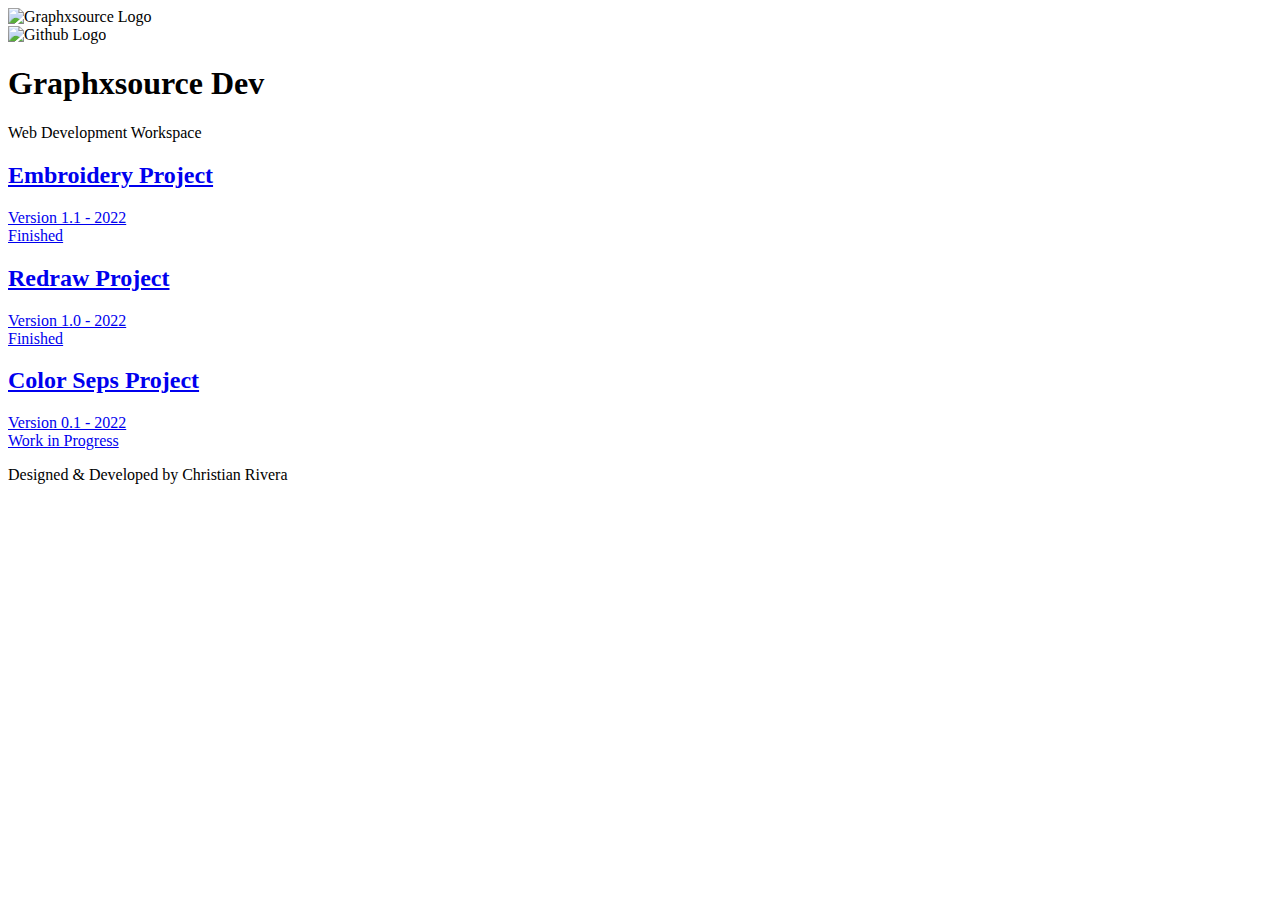
==== commit 61a54e82: "Added Favicon Support" ====
--- a/index.html
+++ b/index.html
@@ -1,430 +1,34 @@
-<!DOCTYPE html>
-<html>
-
-<head>
-    <meta charset="utf-8">
-    <meta http-equiv="X-UA-Compatible" content="IE=edge,chrome=1">
-    <meta name="Handheld Friendly" content="true">
-    <title></title>
-    <meta name="description" content="">
-    <meta name="viewport" content="width=device-width, initial-scale=1, maximum-scale=1, user-scalable=no">
-    <link rel="stylesheet" href="/styles.css">
-</head>
-
-<body>
-
-    <div class="page-transition">
-        <div class="curtain">
-            <div class="logos-wrapper">
-
-                <div class="logos-header">
-                    <div class="dragon-logo">
-                        <img id="dragonlogo" src="/img/dragon-icon.png" alt="Team 06">
-                    </div>
-
-                    <div class="logos-header-content">
-                        <div class="header-info">
-                            <h1>Work.</h1>
-                            <div class="quote">
-                                <span></span>
-                                <p>You can't use up creativity. <br>
-                                    The more you use, <br>
-                                    The more you have.
-                                </p>
-                            </div>
-                        </div>
-
-                        <div class="instructions">
-                            <img src="/img/info-icon.png" alt="Instructions">
-                            <p>Open an image and move the slider to reveal
-                                the results before & after.
-                            </p>
-                        </div>
-                    </div>
-
-                    <div class="logos-footer">
-                        <p>Embroidery Team</p>
-                    </div>
-                </div>
-
-                <div class="mobile-footer">
-                    <p>Embroidery Team</p>
-                </div>
-
-                <div class="mobile-previewbox-wrapper">
-                    <div class="mobile-preview-box">
-                        <div class="image-box">
-                            <img src="" alt="">
-                        </div>
-                        <div class="m-before">
-                            <img class="m-content-image" src="" draggable="false" alt="">
-                        </div>
-                        <div class="m-after">
-                            <img class="m-content-image" src="" draggable="false" alt="">
-                        </div>
-                        <div class="m-scroller">
-                            <svg class="m-scroller__thumb" xmlns="http://www.w3.org/2000/svg" width="100" height="100"
-                                viewBox="0 0 100 100">
-                                <polygon points="0 50 37 68 37 32 0 50" style="fill:#000" />
-                                <polygon points="100 50 64 32 64 68 100 50" style="fill:#000" />
-                            </svg>
-                        </div>
-                    </div>
-                </div>
-
-                <div class="logos-container">
-                    <div class="col-1">
-                        <div class="blank-logo">
-                            <p>Stonebridge Wolf</p>
-                            <p>01</p>
-                        </div>
-                        <div class="logo"><img src="/img/thumbnails/wolf.png"
-                                data-embroidery="./img/emb-logos/emb-wolf.png"
-                                data-vector="/img/vector-logos/vector-wolf.png" alt="Stonebridge Wolf"></div>
-                        <div class="blank-logo">
-                            <p>The Grizzly</p>
-                            <p>03</p>
-                        </div>
-                        <div class="logo"><img src="/img/thumbnails/grizzly.png"
-                                data-embroidery="/img/emb-logos/emb-grizzly.png"
-                                data-vector="/img/vector-logos/vector-grizzly.png" alt="The Grizzly"></div>
-                        <div class="blank-logo">
-                            <p>Hagerty Huskies</p>
-                            <p>05</p>
-                        </div>
-                        <div class="logo"><img src="/img/thumbnails/huskies.png"
-                                data-embroidery="/img/emb-logos/emb-huskies.png"
-                                data-vector="/img/vector-logos/vector-huskies.png" alt="Hagerty Huskies"></div>
-                        <div class="blank-logo">
-                            <p>Elizabethtown Blue Jay</p>
-                            <p>07</p>
-                        </div>
-                        <div class="logo"><img src="/img/thumbnails/Blue Jay.png"
-                                data-embroidery="/img/emb-logos/emb-bluejay.png"
-                                data-vector="/img/vector-logos/vector-bluejay.png" alt="Elizabethtown Blue Jay"></div>
-                        <div class="blank-logo">
-                            <p>Shamrock</p>
-                            <p>09</p>
-                        </div>
-                        <div class="logo"><img src="/img/thumbnails/shamrock.PNG"
-                                data-embroidery="/img/emb-logos/emb-shamrock.png"
-                                data-vector="/img/vector-logos/vector-shamrock.png" alt="Shamrock"></div>
-                        <div class="blank-logo">
-                            <p>Nicky Tailor Dogs</p>
-                            <p>11</p>
-                        </div>
-                        <div class="logo"><img src="/img/thumbnails/dogs.png"
-                                data-embroidery="/img/emb-logos/emb-dogs.png"
-                                data-vector="/img/vector-logos/vector-dogs.png" alt="Nicky Tailor Dogs"></div>
-                        <div class="blank-logo">
-                            <p>Hang Loose</p>
-                            <p>13</p>
-                        </div>
-                        <div class="logo"><img src="/img/thumbnails/hand.png"
-                                data-embroidery="/img/emb-logos/emb-hand.png"
-                                data-vector="/img/vector-logos/vector-hand.png" alt="Hang Loose"></div>
-                        <div class="blank-logo">
-                            <p>Almond Man</p>
-                            <p>15</p>
-                        </div>
-                        <div class="logo"><img src="/img/thumbnails/peanut.png"
-                                data-embroidery="/img/emb-logos/emb-peanut.png"
-                                data-vector="/img/vector-logos/vector-peanut.png" alt="Almond Man"></div>
-                        <div class="blank-logo">
-                            <p>Bidermann</p>
-                            <p>17</p>
-                        </div>
-                        <div class="logo"><img src="/img/thumbnails/bidermann.png"
-                                data-embroidery="/img/emb-logos/emb-bidermann.png"
-                                data-vector="/img/vector-logos/vector-bidermann.png" alt="Bidermann"></div>
-                        <div class="blank-logo">
-                            <p>Pulaski High School</p>
-                            <p>19</p>
-                        </div>
-                        <div class="logo"><img src="/img/thumbnails/pulaski.png"
-                                data-embroidery="/img/emb-logos/emb-pulaski.png"
-                                data-vector="/img/vector-logos/vector-pulaski.png" alt="Pulaski High School"></div>
-                        <div class="blank-logo">
-                            <p>Shenandoah</p>
-                            <p>21</p>
-                        </div>
-                        <div class="logo"><img src="/img/thumbnails/s.png" data-embroidery="/img/emb-logos/emb-s.png"
-                                data-vector="/img/vector-logos/vector-s.png" alt="Shenandoah"></div>
-                        <div class="blank-logo">
-                            <p>Atlantic Beach CC</p>
-                            <p>23</p>
-                        </div>
-                        <div class="logo"><img src="/img/thumbnails/turtle.png"
-                                data-embroidery="/img/emb-logos/emb-turtle.png"
-                                data-vector="/img/vector-logos/vector-turtle.png" alt="Atlantic Beach CC"></div>
-                        <div class="blank-logo">
-                            <p>Eyeball</p>
-                            <p>25</p>
-                        </div>
-                        <div class="logo"><img src="/img/thumbnails/eyeball.png"
-                                data-embroidery="/img/emb-logos/emb-eye.png"
-                                data-vector="/img/vector-logos/vector-eye.png" alt="Eyeball"></div>
-                        <div class="blank-logo">
-                            <p>GxS Hamburger</p>
-                            <p>27</p>
-                        </div>
-                        <div class="logo"><img src="/img/thumbnails/gxs-hamburger.png"
-                                data-embroidery="/img/emb-logos/emb-hamburger.png"
-                                data-vector="/img/vector-logos/vector-hamburger.png" alt="GXS Hamburger"></div>
-                        <div class="blank-logo">
-                            <p>Sterling College</p>
-                            <p>29</p>
-                        </div>
-                        <div class="logo"><img src="/img/thumbnails/knight.png"
-                                data-embroidery="/img/emb-logos/emb-knight.png"
-                                data-vector="/img/vector-logos/vector-knight.png" alt="Sterling College"></div>
-                        <div class="blank-logo">
-                            <p>Thursday Night</p>
-                            <p>31</p>
-                        </div>
-                        <div class="logo"><img src="/img/thumbnails/thursday-night.png"
-                                data-embroidery="/img/emb-logos/emb-thursdaynight.png"
-                                data-vector="/img/vector-logos/vector-thursdaynight.png" alt="Thursday Night"></div>
-                    </div>
-
-                    <div class="col-2">
-                        <div class="blank-logo">
-                            <svg width="40px" viewBox="0 0 247 390" version="1.1" xmlns="http://www.w3.org/2000/svg"
-                                xmlns:xlink="http://www.w3.org/1999/xlink"
-                                style="fill-rule:evenodd;clip-rule:evenodd;stroke-linecap:round;stroke-linejoin:round;stroke-miterlimit:1.5;">
-                                <path id="wheel" d="M123.359,79.775l0,72.843"
-                                    style="fill:none;stroke:#fff;stroke-width:20px;" />
-                                <path id="mouse"
-                                    d="M236.717,123.359c0,-62.565 -50.794,-113.359 -113.358,-113.359c-62.565,0 -113.359,50.794 -113.359,113.359l0,143.237c0,62.565 50.794,113.359 113.359,113.359c62.564,0 113.358,-50.794 113.358,-113.359l0,-143.237Z"
-                                    style="fill:none;stroke:#fff;stroke-width:20px;" />
-                            </svg>
-                            <p>Scroll Down!</p>
-                        </div>
-                        <div class="blank-logo">
-                            <p>Staff of Discord</p>
-                            <p>02</p>
-                        </div>
-                        <div class="logo"><img src="/img/thumbnails/discord.png"
-                                data-embroidery="/img/emb-logos/emb-discord.png"
-                                data-vector="/img/vector-logos/vector-discord.png" alt="Staff of Discord"></div>
-                        <div class="blank-logo">
-                            <p>Valley Christian Warriors</p>
-                            <p>04</p>
-                        </div>
-                        <div class="logo"><img src="/img/thumbnails/warriors.png"
-                                data-embroidery="/img/emb-logos/emb-warriors.png"
-                                data-vector="/img/vector-logos/vector-warriors.png" alt="Valley Christian Warriors">
-                        </div>
-                        <div class="blank-logo">
-                            <p>Flying Hare</p>
-                            <p>06</p>
-                        </div>
-                        <div class="logo"><img src="/img/thumbnails/flying-hare.png"
-                                data-embroidery="/img/emb-logos/emb-flyinghare.png"
-                                data-vector="/img/vector-logos/vector-flyinghare.png" alt="Flying Hare"></div>
-                        <div class="blank-logo">
-                            <p>Oklahoma State University</p>
-                            <p>08</p>
-                        </div>
-                        <div class="logo"><img src="/img/thumbnails/cowboy.png"
-                                data-embroidery="/img/emb-logos/emb-cowboy.png"
-                                data-vector="/img/vector-logos/vector-cowboy.png" alt="Cowboy"></div>
-                        <div class="blank-logo">
-                            <p>ZEE-BEE</p>
-                            <p>10</p>
-                        </div>
-                        <div class="logo"><img src="/img/thumbnails/hornet.png"
-                                data-embroidery="/img/emb-logos/emb-hornet.png"
-                                data-vector="/img/vector-logos/vector-hornet.png" alt="ZEE-BEE"></div>
-                        <div class="blank-logo">
-                            <p>Hopyard Fox</p>
-                            <p>12</p>
-                        </div>
-                        <div class="logo"><img src="/img/thumbnails/hopyard-fox.png"
-                                data-embroidery="/img/emb-logos/emb-hopyardfox.png"
-                                data-vector="/img/vector-logos/vector-hopyardfox.png" alt="Hopyard Fox"></div>
-                        <div class="blank-logo">
-                            <p>Harrisburg Tiger</p>
-                            <p>14</p>
-                        </div>
-                        <div class="logo"><img src="/img/thumbnails/harrisburg-tiger.png"
-                                data-embroidery="/img/emb-logos/emb-harrisburgtiger.png"
-                                data-vector="/img/vector-logos/vector-harrisburgtiger.png" alt="Harrisburg Tiger"></div>
-                        <div class="blank-logo">
-                            <p>King Turtle</p>
-                            <p>16</p>
-                        </div>
-                        <div class="logo"><img src="/img/thumbnails/kingturtle.png"
-                                data-embroidery="/img/emb-logos/emb-kingturtle.png"
-                                data-vector="/img/vector-logos/vector-kingturtle.png" alt="King Turtle"></div>
-                        <div class="blank-logo">
-                            <p>Riot</p>
-                            <p>18</p>
-                        </div>
-                        <div class="logo"><img src="/img/thumbnails/riot.png"
-                                data-embroidery="/img/emb-logos/emb-riot.png"
-                                data-vector="/img/vector-logos/vector-riot.png" alt="Riot"></div>
-                        <div class="blank-logo">
-                            <p>Superior Grill</p>
-                            <p>20</p>
-                        </div>
-                        <div class="logo"><img src="/img/thumbnails/superior-grill.png"
-                                data-embroidery="/img/emb-logos/emb-superiorgrill.png"
-                                data-vector="/img/vector-logos/vector-superiorgrill.png" alt="Superior Grill"></div>
-                        <div class="blank-logo">
-                            <p>Silverstein</p>
-                            <p>22</p>
-                        </div>
-                        <div class="logo"><img src="/img/thumbnails/silverstein.png"
-                                data-embroidery="/img/emb-logos/emb-silverstein.png"
-                                data-vector="/img/vector-logos/vector-silverstein.png" alt="Silverstein"></div>
-                        <div class="blank-logo">
-                            <p>Bulldog</p>
-                            <p>24</p>
-                        </div>
-                        <div class="logo"><img src="/img/thumbnails/bulldog.png"
-                                data-embroidery="/img/emb-logos/emb-bulldog.png"
-                                data-vector="/img/vector-logos/vector-bulldog.png" alt="Bulldog"></div>
-                        <div class="blank-logo">
-                            <p>Dolphins Team</p>
-                            <p>26</p>
-                        </div>
-                        <div class="logo"><img src="/img/thumbnails/dolphins.png"
-                                data-embroidery="/img/emb-logos/emb-dolphins.png"
-                                data-vector="/img/vector-logos/vector-dolphins.png" alt="Dolphins"></div>
-                        <div class="blank-logo">
-                            <p>Buccaneers</p>
-                            <p>28</p>
-                        </div>
-                        <div class="logo"><img src="/img/thumbnails/buccaneers.png"
-                                data-embroidery="/img/emb-logos/emb-buccaneers.png"
-                                data-vector="/img/vector-logos/vector-buccaneers.png" alt="Buccaneers"></div>
-                        <div class="blank-logo">
-                            <p>Sponge Bob</p>
-                            <p>30</p>
-                        </div>
-                        <div class="logo"><img src="/img/thumbnails/spongebob.png"
-                                data-embroidery="/img/emb-logos/emb-spongebob.png"
-                                data-vector="/img/vector-logos/vector-spongebob.png" alt="Sponge Bob"></div>
-                        <div class="blank-logo">
-                            <div class="wave">👋</div>
-                            <p>That's all folks!</p>
-                        </div>
-                    </div>
-                </div>
-            </div>
-        </div>
-    </div>
-
-
-    <div class="preview-box">
-        <div class="details">
-            <span class="icon">X</span>
-        </div>
-        <div class="image-box">
-            <img src="" alt="">
-        </div>
-        <div class="before">
-            <img class="content-image" src="" draggable="false" alt="">
-        </div>
-        <div class="after">
-            <img class="content-image" src="" draggable="false" alt="">
-        </div>
-        <div class="scroller">
-            <svg class="scroller__thumb" xmlns="http://www.w3.org/2000/svg" width="100" height="100"
-                viewBox="0 0 100 100">
-                <polygon points="0 50 37 68 37 32 0 50" style="fill:#000" />
-                <polygon points="100 50 64 32 64 68 100 50" style="fill:#000" />
-            </svg>
-        </div>
-    </div>
-
-    <div class="header-col">
-        <div class="gxs">
-            <a href="https://graphxsource.com"><img src="/img/gxs-logo-white.png" alt="Graphxsource"
-                    class="gxs-logo"></a>
-        </div>
-
-        <div class="team-name">
-            <div class="overlaps">
-                <p>Embroidery</p>
-                <p>TEAM06</p>
-            </div>
-        </div>
-
-        <div class="extra">
-            <a class="cta-mobile" href="#">Try it out</a>
-            <p class="text1">INTERACTIVE DEMO</p>
-            <p class="text2">Powered by Christian Rivera</p>
-        </div>
-    </div>
-
-    <div class="image-col">
-        <div class="image-zoom"></div>
-        <div class="badge"></div>
-    </div>
-
-    <div class="text-col">
-        <div class="menu">
-            <ul>
-                <li><a class="effect-underline" href="#">About</a></li>
-                <li><a class="effect-underline" href="#">Contact</a></li>
-                <li><a href="#"><img src="/img/menu.png" alt=""></a></li>
-            </ul>
-        </div>
-
-        <div class="description">
-            <div>
-                <p>T06</p>
-                <h2>Production Digitizing.</h2>
-                <p>Using the latest digitizing software, our designs are hand crafted in order to
-                    provide you with high-quality detailed designs.
-                    Our logos use 10-20% less stitching then more common on-screen digitizing methods.
-                    <BR></BR>
-                    We do not use any automated features saving you time and money and improving quality.
-                    This technique results in small text second to none in the embroidery industry.
-                    <BR></BR>
-                    We provide sew outs on the same materials as you are embroidering.
-                    This means a reliable sample in our quality control department before your garment proceeds to
-                    production.
-                    <BR></BR>
-                    <BR></BR>
-                    <BR></BR>
-                    <BR></BR>
-                </p>
-            </div>
-            <a class="cta-main" href="#">Try it out</a>
-        </div>
-    </div>
-
-    <script src="https://cdnjs.cloudflare.com/ajax/libs/gsap/3.10.4/gsap.min.js"></script>
-    <script src="/scripts.js"></script>
-    <script>
-        var tl = new TimelineMax({ paused: true });
-        var preview = document.querySelector('.preview-box');
-
-        document.querySelector('.cta-main').addEventListener('click', function () {
-            tl.to('.curtain', 1.5, { clipPath: "polygon(0% 0%, 100% 0%, 100% 100%, 0% 100%)", ease: Expo.easeInOut }, 0)
-                .to('.logos-wrapper', 0.5, { opacity: 1, ease: Expo.easeInOut }, 1.5)
-                .play();
-            document.body.style.overflow = "hidden";
-        });
-
-        document.querySelector('.cta-mobile').addEventListener('click', function () {
-            preview.classList.add('show');
-            preview.style.opacity = 0;
-            tl.to('.curtain', 1.5, { clipPath: "polygon(0% 0%, 100% 0%, 100% 100%, 0% 100%)", ease: Expo.easeInOut }, 0)
-                .to('.logos-wrapper', 0.5, { opacity: 1, ease: Expo.easeInOut }, 1.5)
-                .to(preview, 0.5, { opacity: 1, ease: Expo.easeInOut }, 1.5)
-                .play();
-            document.body.style.overflow = "hidden";
-        });
-        document.getElementById('dragonlogo').addEventListener('click', function () {
-            tl.reverse();
-            preview.classList.remove('show');
-            document.body.style.overflow = "";
-        });
-    </script>
-</body>
-
+<!DOCTYPE html>
+
+<html>
+    <head>
+        <meta charset="utf-8">
+        <meta http-equiv="X-UA-Compatible" content="IE=edge">
+        <title></title>
+        <meta name="Graphxsource Dev | Development Workspace" content="Graphxsource Dev | Development Workspace">
+        <meta name="viewport" content="width=device-width, initial-scale=1">
+        <link rel="stylesheet" href="styles.css">
+        <link rel="shortcut icon" type="image/png" href="favicon.png">
+    </head>
+
+    <body>
+        <div id="logos">
+            <img src="gxs-logo.webp" alt="Graphxsource Logo">
+            <div class="separator"></div>
+            <img src="github-logo.png" alt="Github Logo">
+        </div>
+
+        <h1 class="hero-title">Graphxsource Dev</h1>
+        <p class="description">Web Development Workspace</p>
+
+        <div id="projects">
+            <a href="/embroidery/index.html"><div><h2>Embroidery Project</h2><p>Version 1.1 - 2022 <br> Finished</p></div></a>
+            <a href="/redraw/index.html"><div><h2>Redraw Project</h2><p>Version 1.0 - 2022 <br> Finished</p></div></a>
+            <a href="/colorseps/index.html"><div><h2>Color Seps Project</h2><p>Version 0.1 - 2022 <br> Work in Progress</p></div></a>
+        </div>
+    </body>
+
+    <footer>
+        <p>Designed & Developed by Christian Rivera</p>
+    </footer>
 </html>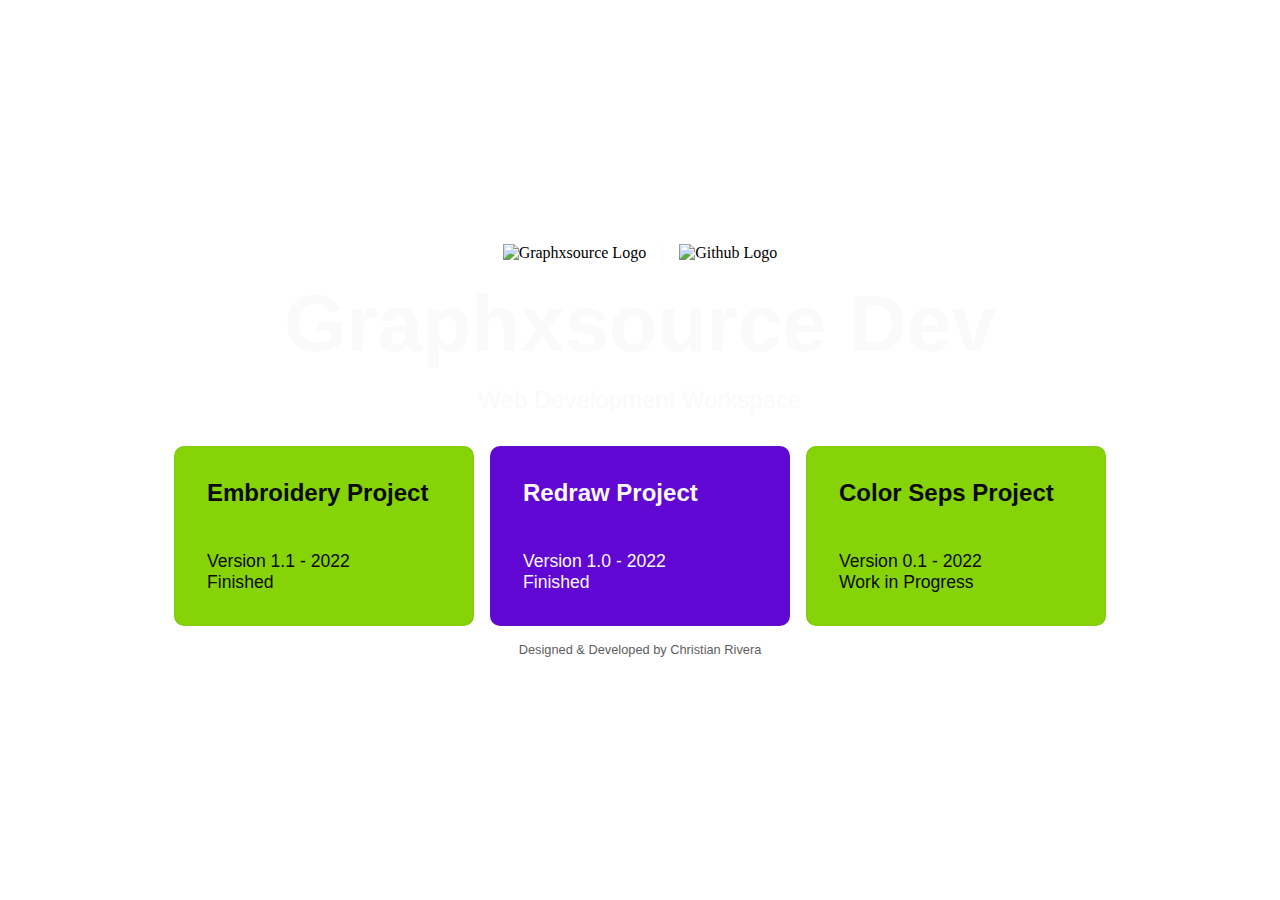
==== commit 1bf125ef: "Embroidery Page Revamped" ====
--- a/index.html
+++ b/index.html
@@ -4,7 +4,7 @@
     <head>
         <meta charset="utf-8">
         <meta http-equiv="X-UA-Compatible" content="IE=edge">
-        <title></title>
+        <title>Graphxsource Dev | Development Workspace</title>
         <meta name="Graphxsource Dev | Development Workspace" content="Graphxsource Dev | Development Workspace">
         <meta name="viewport" content="width=device-width, initial-scale=1">
         <link rel="stylesheet" href="styles.css">
@@ -26,9 +26,9 @@
             <a href="/redraw/index.html"><div><h2>Redraw Project</h2><p>Version 1.0 - 2022 <br> Finished</p></div></a>
             <a href="/colorseps/index.html"><div><h2>Color Seps Project</h2><p>Version 0.1 - 2022 <br> Work in Progress</p></div></a>
         </div>
+
+        <footer>
+            <p>Designed & Developed by Christian Rivera</p>
+        </footer>
     </body>
-
-    <footer>
-        <p>Designed & Developed by Christian Rivera</p>
-    </footer>
 </html>--- a/styles.css
+++ b/styles.css
@@ -0,0 +1,185 @@
+* {
+  margin: 0;
+  padding: 0;
+  box-sizing: border-box;
+}
+
+body {
+  margin: 0;
+  padding: 0 2rem;
+  height: 100vh;
+  width: 100%;
+  display: flex;
+  flex-direction: column;
+  justify-content: center;
+  align-items: center;
+  gap: 1rem;
+  text-align: center;
+  background-image: url("/wallpaper.jpg");
+  background-repeat: no-repeat;
+  background-size: cover;
+  background-position: center;
+}
+body .hero-title {
+  -webkit-animation: backwards FadeIn 0.5s ease-in-out;
+          animation: backwards FadeIn 0.5s ease-in-out;
+  -webkit-animation-delay: 0.2s;
+          animation-delay: 0.2s;
+  font-family: "Segoe UI", Tahoma, Geneva, Verdana, sans-serif;
+  font-weight: 700;
+  font-size: 5em;
+  color: #fafafa;
+}
+body .description {
+  -webkit-animation: backwards FadeIn 0.5s ease-in-out;
+          animation: backwards FadeIn 0.5s ease-in-out;
+  -webkit-animation-delay: 0.4s;
+          animation-delay: 0.4s;
+  font-family: "Segoe UI", Tahoma, Geneva, Verdana, sans-serif;
+  font-weight: 300;
+  font-size: 1.5em;
+  color: #fafafa;
+  margin-bottom: 1rem;
+}
+body #logos {
+  display: flex;
+  flex-direction: row;
+  gap: 1rem;
+  -webkit-animation: backwards FadeIn 0.5s ease-in-out;
+          animation: backwards FadeIn 0.5s ease-in-out;
+}
+body #logos img {
+  max-width: 150px;
+}
+body #logos .separator {
+  width: 1px;
+  background-color: #fafafa;
+  height: 100%;
+}
+body #projects {
+  display: flex;
+  flex-direction: row;
+  gap: 1rem;
+}
+body #projects a {
+  width: 300px;
+  height: 180px;
+  padding: 2rem;
+  border: 1px solid rgba(94, 94, 94, 0.0941176471);
+  border-radius: 10px;
+  outline: none;
+  background-color: #86d407;
+  text-decoration: none;
+  transition: all 0.3s ease-in-out;
+  -webkit-animation: backwards FadeIn 0.5s ease-in-out;
+          animation: backwards FadeIn 0.5s ease-in-out;
+}
+body #projects a:nth-child(1) {
+  -webkit-animation-delay: 0.6s;
+          animation-delay: 0.6s;
+}
+body #projects a:nth-child(2) {
+  background-color: #6107d4;
+  -webkit-animation-delay: 0.8s;
+          animation-delay: 0.8s;
+}
+body #projects a:nth-child(2) h2,
+body #projects a:nth-child(2) p {
+  color: #fafafa;
+}
+body #projects a:nth-child(3) {
+  -webkit-animation-delay: 1s;
+          animation-delay: 1s;
+}
+body #projects a div {
+  height: 100%;
+  display: flex;
+  flex-direction: column;
+  justify-content: space-between;
+}
+body #projects a div h2 {
+  text-decoration: none;
+  font-family: "Segoe UI", Tahoma, Geneva, Verdana, sans-serif;
+  font-weight: 700;
+  font-size: 1.5em;
+  color: #0a0a0a;
+  text-align: left;
+}
+body #projects a div p {
+  text-decoration: none;
+  font-family: "Segoe UI", Tahoma, Geneva, Verdana, sans-serif;
+  font-weight: 400;
+  font-size: 1.1em;
+  color: #0a0a0a;
+  text-align: left;
+}
+body #projects a:hover {
+  box-shadow: 5px 5px #fafafa;
+}
+
+footer p {
+  font-size: 0.8em;
+  color: #5e5e5e;
+  font-family: "Segoe UI", Tahoma, Geneva, Verdana, sans-serif;
+  font-weight: 300;
+}
+
+@media screen and (max-width: 50rem) {
+  body {
+    text-align: center;
+    padding: 0 2rem;
+  }
+  body #logos img {
+    max-width: 100px;
+  }
+  body #projects {
+    flex-direction: column;
+    justify-content: center;
+    align-items: center;
+    width: 100%;
+    padding: 0 1rem;
+  }
+  body #projects a {
+    height: 180px;
+    min-width: 300px;
+  }
+  body #projects a div h2 {
+    font-size: 1.3em;
+  }
+  body #projects a div p {
+    font-size: 1em;
+  }
+  h1 {
+    font-size: 4rem;
+    line-height: 1em;
+  }
+  p {
+    font-size: 1.2em;
+  }
+}
+@media screen and (max-width: 30rem) {
+  h1 {
+    font-size: 3rem;
+    line-height: 1em;
+  }
+}
+@-webkit-keyframes FadeIn {
+  0% {
+    opacity: 0;
+    transform: translateY(-30px);
+  }
+  100% {
+    opacity: 1;
+    transform: translateY(0);
+  }
+}
+@keyframes FadeIn {
+  0% {
+    opacity: 0;
+    transform: translateY(-30px);
+  }
+  100% {
+    opacity: 1;
+    transform: translateY(0);
+  }
+}/*# sourceMappingURL=styles.css.map */